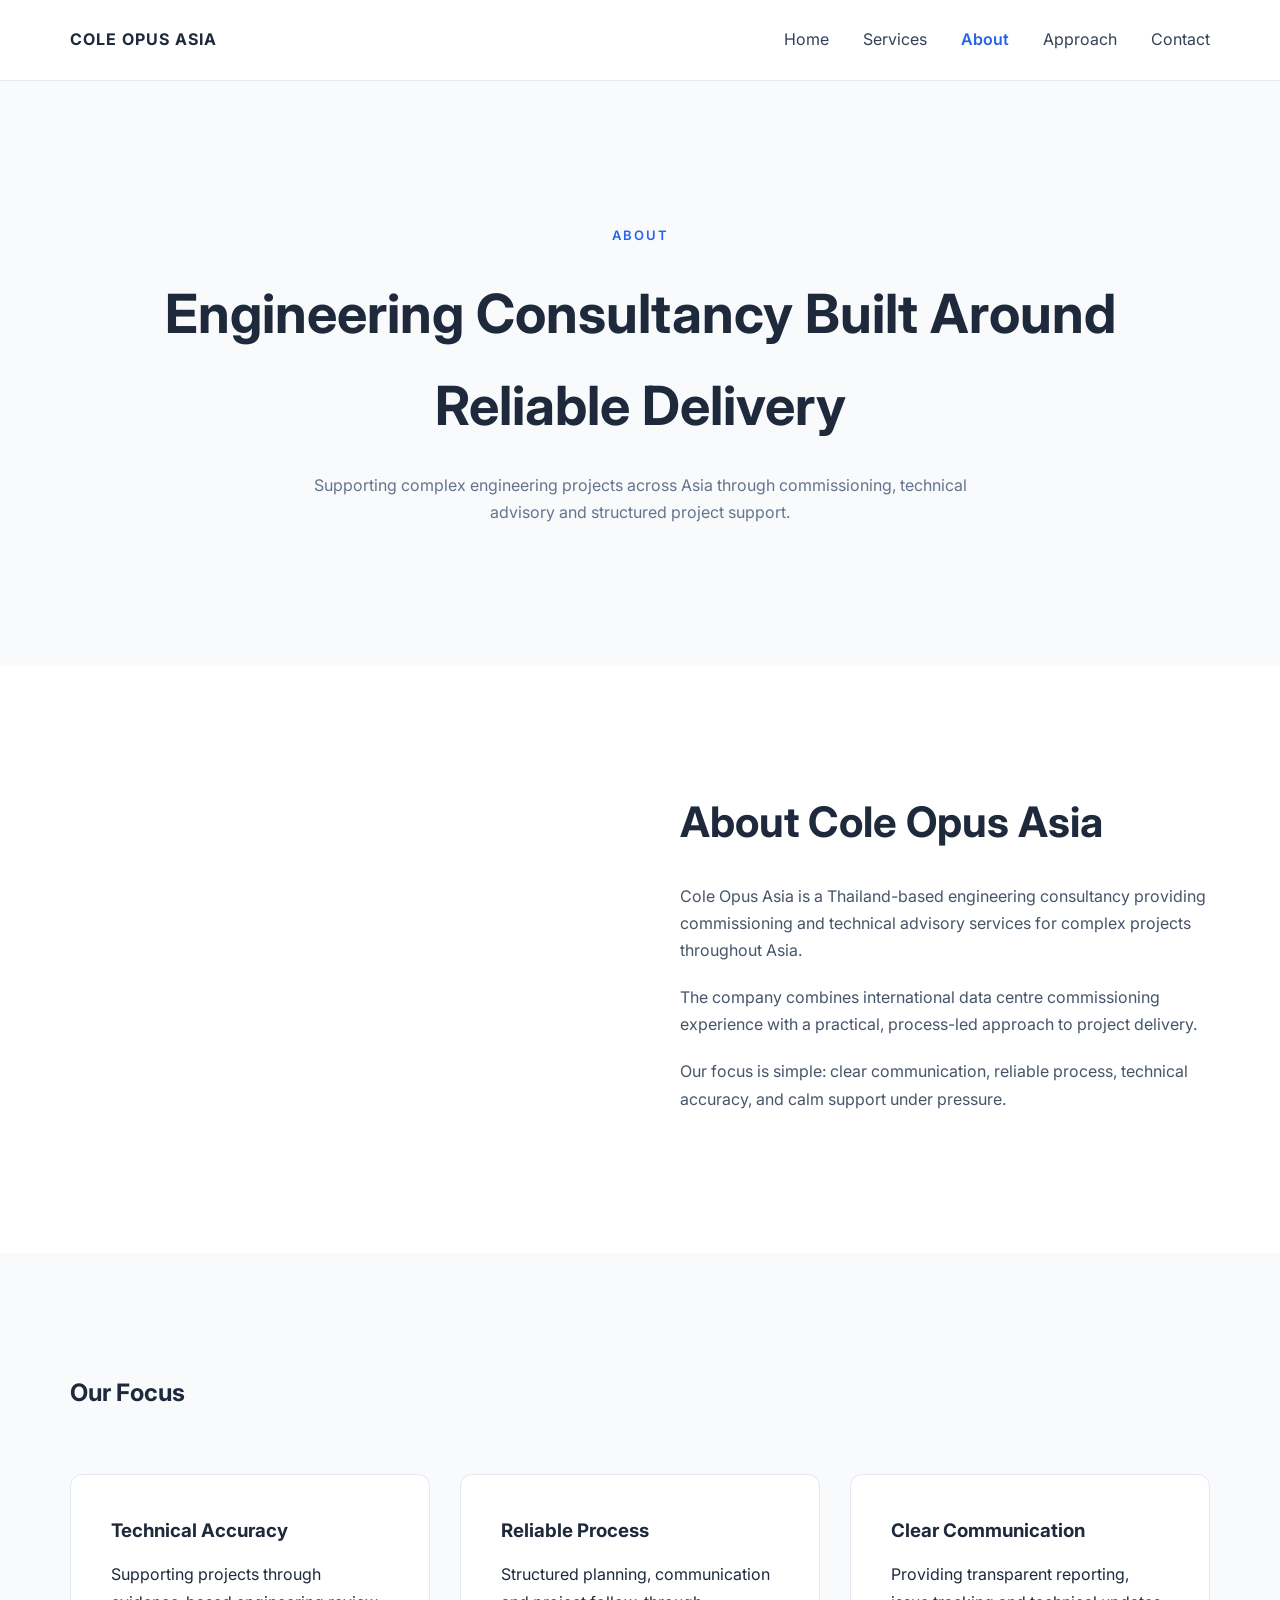
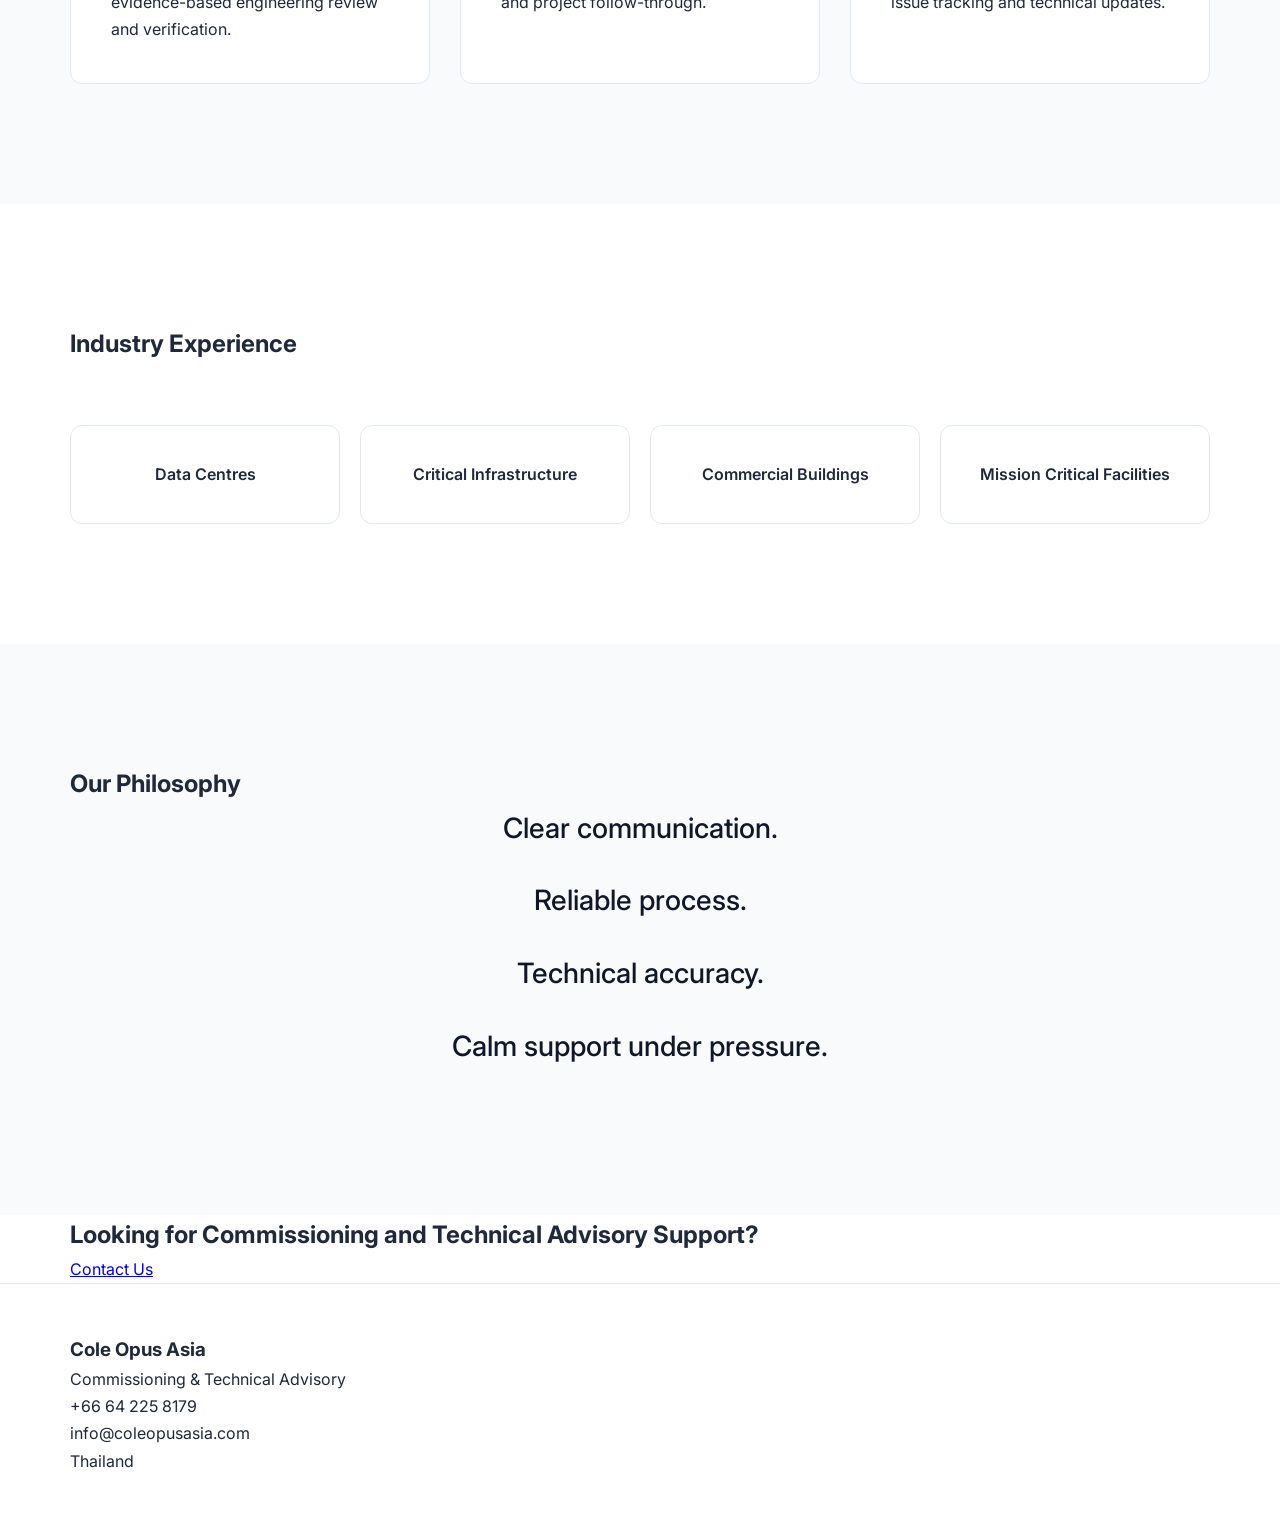
==== about.html @ 29899c4e "Initial commit" ====
<!DOCTYPE html>
<html lang="en">
<head>

<meta charset="UTF-8">
<meta name="viewport" content="width=device-width, initial-scale=1.0">

<title>About | Cole Opus Asia</title>

<link rel="preconnect" href="https://fonts.googleapis.com">

<link href="https://fonts.googleapis.com/css2?family=Inter:wght@300;400;500;600;700&display=swap" rel="stylesheet">

<link rel="stylesheet" href="style.css">

</head>

<body>

<header class="header">

    <div class="container nav">

        <div class="logo">
            COLE OPUS ASIA
        </div>

        <nav>
            <a href="index.html">Home</a>
            <a href="services.html">Services</a>
            <a href="about.html" class="active">About</a>
            <a href="approach.html">Approach</a>
            <a href="contact.html">Contact</a>
        </nav>

    </div>

</header>

<section class="page-hero">

    <div class="container">

        <span class="page-tag">
            ABOUT
        </span>

        <h1>
            Engineering Consultancy
            Built Around Reliable Delivery
        </h1>

        <p>
            Supporting complex engineering projects across Asia
            through commissioning, technical advisory and
            structured project support.
        </p>

    </div>

</section>

<section class="company-overview">

    <div class="container about-grid">

        <div>
            <img src="images/about-company.jpg" alt="">
        </div>

        <div>

            <h2>
                About Cole Opus Asia
            </h2>

            <p>
                Cole Opus Asia is a Thailand-based engineering
                consultancy providing commissioning and technical
                advisory services for complex projects throughout Asia.
            </p>

            <p>
                The company combines international data centre
                commissioning experience with a practical,
                process-led approach to project delivery.
            </p>

            <p>
                Our focus is simple:
                clear communication,
                reliable process,
                technical accuracy,
                and calm support under pressure.
            </p>

        </div>

    </div>

</section>

<section class="focus-section">

    <div class="container">

        <div class="section-header">

            <h2>
                Our Focus
            </h2>

        </div>

        <div class="focus-grid">

            <div class="focus-card">

                <h3>
                    Technical Accuracy
                </h3>

                <p>
                    Supporting projects through evidence-based
                    engineering review and verification.
                </p>

            </div>

            <div class="focus-card">

                <h3>
                    Reliable Process
                </h3>

                <p>
                    Structured planning, communication
                    and project follow-through.
                </p>

            </div>

            <div class="focus-card">

                <h3>
                    Clear Communication
                </h3>

                <p>
                    Providing transparent reporting,
                    issue tracking and technical updates.
                </p>

            </div>

        </div>

    </div>

</section>

<section class="industry-section">

    <div class="container">

        <div class="section-header">

            <h2>
                Industry Experience
            </h2>

        </div>

        <div class="industry-grid">

            <div class="industry-item">
                Data Centres
            </div>

            <div class="industry-item">
                Critical Infrastructure
            </div>

            <div class="industry-item">
                Commercial Buildings
            </div>

            <div class="industry-item">
                Mission Critical Facilities
            </div>

        </div>

    </div>

</section>

<section class="philosophy">

    <div class="container">

        <div class="section-header">

            <h2>
                Our Philosophy
            </h2>

        </div>

        <div class="philosophy-box">

            <p>
                Clear communication.
            </p>

            <p>
                Reliable process.
            </p>

            <p>
                Technical accuracy.
            </p>

            <p>
                Calm support under pressure.
            </p>

        </div>

    </div>

</section>

<section class="cta">

    <div class="container">

        <h2>
            Looking for Commissioning
            and Technical Advisory Support?
        </h2>

        <a href="contact.html" class="btn-secondary">
            Contact Us
        </a>

    </div>

</section>

<footer>

    <div class="container footer">

        <div>

            <h3>
                Cole Opus Asia
            </h3>

            <p>
                Commissioning & Technical Advisory
            </p>

        </div>

        <div>

            <p>
                +66 64 225 8179
            </p>

            <p>
                info@coleopusasia.com
            </p>

            <p>
                Thailand
            </p>

        </div>

    </div>

</footer>

</body>
</html>
---- style.css ----
*{
    margin:0;
    padding:0;
    box-sizing:border-box;
}

body{
    font-family:'Inter','Noto Sans Thai',sans-serif;
    color:#1e293b;
    line-height:1.7;
    background:#ffffff;
}

.container{
    width:90%;
    max-width:1140px;
    margin:auto;
}

header{
    position:sticky;
    top:0;
    background:#fff;
    border-bottom:1px solid #e5e7eb;
    z-index:100;
}

.nav{
    height:80px;
    display:flex;
    justify-content:space-between;
    align-items:center;
}

.logo{
    font-weight:700;
    letter-spacing:1px;
}

nav a{
    text-decoration:none;
    color:#334155;
    margin-left:30px;
}

.hero{
    padding:100px 0;
}

.hero-grid{
    display:grid;
    grid-template-columns:1.2fr 1fr;
    gap:60px;
    align-items:center;
}

.hero h1{
    font-size:3rem;
    line-height:1.2;
    margin-bottom:24px;
}

.hero p{
    margin-bottom:30px;
    color:#475569;
}

.hero-image img{
    width:100%;
    border-radius:12px;
}

.btn{
    display:inline-block;
    background:#0f172a;
    color:white;
    padding:14px 28px;
    text-decoration:none;
    border-radius:8px;
}

.services,
.approach,
.about{
    padding:100px 0;
}

.section-title{
    margin-bottom:50px;
}

.section-title h2{
    font-size:2.2rem;
    margin-bottom:10px;
}

.service-grid{
    display:grid;
    grid-template-columns:repeat(3,1fr);
    gap:25px;
}

.card{
    border:1px solid #e2e8f0;
    padding:30px;
    border-radius:12px;
}

.card h3{
    margin-bottom:15px;
}

.approach-grid{
    display:grid;
    grid-template-columns:repeat(4,1fr);
    gap:30px;
}

.about-text{
    max-width:800px;
}

.contact-cta{
    background:#0f172a;
    color:white;
    text-align:center;
    padding:100px 0;
}

.contact-cta h2{
    margin-bottom:30px;
}

.btn-light{
    background:white;
    color:#0f172a;
    padding:14px 28px;
    border-radius:8px;
    text-decoration:none;
}

footer{
    padding:50px 0;
    border-top:1px solid #e5e7eb;
}

.footer-grid{
    display:flex;
    justify-content:space-between;
}

@media(max-width:768px){

    .hero-grid,
    .service-grid,
    .approach-grid{
        grid-template-columns:1fr;
    }

    nav{
        display:none;
    }

    .hero h1{
        font-size:2rem;
    }

    .footer-grid{
        flex-direction:column;
        gap:20px;
    }
}

/*service page*/
.page-hero{
    background:#f8fafc;
    padding:140px 0;
    text-align:center;
}

.page-tag{
    color:#2563eb;
    font-size:13px;
    font-weight:600;
    letter-spacing:2px;
}

.page-hero h1{
    font-size:54px;
    margin:20px 0;
}

.page-hero p{
    max-width:700px;
    margin:auto;
    color:#64748b;
}

.services-list{
    padding:120px 0;
}

.service-block{
    display:grid;
    grid-template-columns:120px 1fr;
    gap:40px;
    padding:50px 0;
    border-bottom:1px solid #e2e8f0;
}

.service-number{
    font-size:48px;
    font-weight:700;
    color:#cbd5e1;
}

.service-content h2{
    margin-bottom:15px;
    font-size:30px;
}

.service-content p{
    max-width:800px;
    color:#475569;
}

.service-benefits{
    background:#f8fafc;
    padding:120px 0;
}

.benefits-grid{
    display:grid;
    grid-template-columns:repeat(4,1fr);
    gap:30px;
    margin-top:60px;
}

.benefits-grid h3{
    margin-bottom:10px;
}

.active{
    color:#2563eb;
    font-weight:600;
}

@media(max-width:768px){

    .service-block{
        grid-template-columns:1fr;
    }

    .benefits-grid{
        grid-template-columns:1fr;
    }

    .page-hero h1{
        font-size:36px;
    }

    .service-number{
        font-size:32px;
    }
}

/*about page*/

.company-overview{
    padding:120px 0;
}

.about-grid{
    display:grid;
    grid-template-columns:1fr 1fr;
    gap:80px;
    align-items:center;
}

.about-grid img{
    width:100%;
    border-radius:12px;
}

.about-grid h2{
    font-size:42px;
    margin-bottom:25px;
}

.about-grid p{
    margin-bottom:20px;
    color:#475569;
}

.focus-section{
    padding:120px 0;
    background:#f8fafc;
}

.focus-grid{
    display:grid;
    grid-template-columns:repeat(3,1fr);
    gap:30px;
    margin-top:60px;
}

.focus-card{
    background:white;
    padding:40px;
    border:1px solid #e2e8f0;
    border-radius:12px;
}

.focus-card h3{
    margin-bottom:15px;
}

.industry-section{
    padding:120px 0;
}

.industry-grid{
    display:grid;
    grid-template-columns:repeat(4,1fr);
    gap:20px;
    margin-top:60px;
}

.industry-item{
    border:1px solid #e2e8f0;
    padding:35px;
    text-align:center;
    border-radius:12px;
    font-weight:600;
}

.philosophy{
    padding:120px 0;
    background:#f8fafc;
}

.philosophy-box{
    max-width:800px;
    margin:auto;
    text-align:center;
}

.philosophy-box p{
    font-size:28px;
    margin-bottom:25px;
    color:#0f172a;
    font-weight:500;
}

@media(max-width:768px){

    .about-grid,
    .focus-grid,
    .industry-grid{
        grid-template-columns:1fr;
    }

    .about-grid h2{
        font-size:32px;
    }

    .philosophy-box p{
        font-size:22px;
    }

}
.coverage{
    padding:120px 0;
    background:#ffffff;
}

.coverage-grid{
    display:grid;
    grid-template-columns:1fr 1fr;
    gap:80px;
    align-items:center;
}

.coverage-content h2{
    font-size:42px;
    margin:20px 0;
}

.coverage-content p{
    color:#475569;
    line-height:1.8;
}

.coverage-image img{
    width:100%;
    border-radius:12px;
    box-shadow:0 15px 40px rgba(0,0,0,0.08);
}

.section-tag{
    color:#2563eb;
    font-size:13px;
    font-weight:600;
    letter-spacing:2px;
}

@media(max-width:768px){

    .coverage-grid{
        grid-template-columns:1fr;
    }

    .coverage-content h2{
        font-size:32px;
    }

}

/*approach page*/

.approach-principles{
    padding:120px 0;
    background:#f8fafc;
}

.principles-grid{
    display:grid;
    grid-template-columns:repeat(4,1fr);
    gap:30px;
    margin-top:60px;
}

.principle-card{
    background:white;
    border:1px solid #e2e8f0;
    padding:40px;
    border-radius:12px;
}

.principle-card h3{
    margin-bottom:15px;
}

.process-section{
    padding:120px 0;
}

.timeline{
    display:grid;
    grid-template-columns:repeat(5,1fr);
    gap:25px;
    margin-top:80px;
}

.timeline-item{
    position:relative;
    padding:30px;
    border:1px solid #e2e8f0;
    border-radius:12px;
    background:white;
}

.step-number{
    font-size:42px;
    font-weight:700;
    color:#cbd5e1;
    margin-bottom:15px;
}

.timeline-item h3{
    margin-bottom:12px;
}

.client-focus{
    padding:120px 0;
    background:#f8fafc;
}

.client-grid{
    display:grid;
    grid-template-columns:1fr 1fr;
    gap:80px;
    align-items:center;
}

.client-grid img{
    width:100%;
    border-radius:12px;
}

.client-grid h2{
    font-size:42px;
    margin-bottom:25px;
}

.client-grid p{
    margin-bottom:20px;
    color:#475569;
}

@media(max-width:768px){

    .principles-grid,
    .timeline,
    .client-grid{
        grid-template-columns:1fr;
    }

    .client-grid h2{
        font-size:32px;
    }

    .step-number{
        font-size:32px;
    }

}
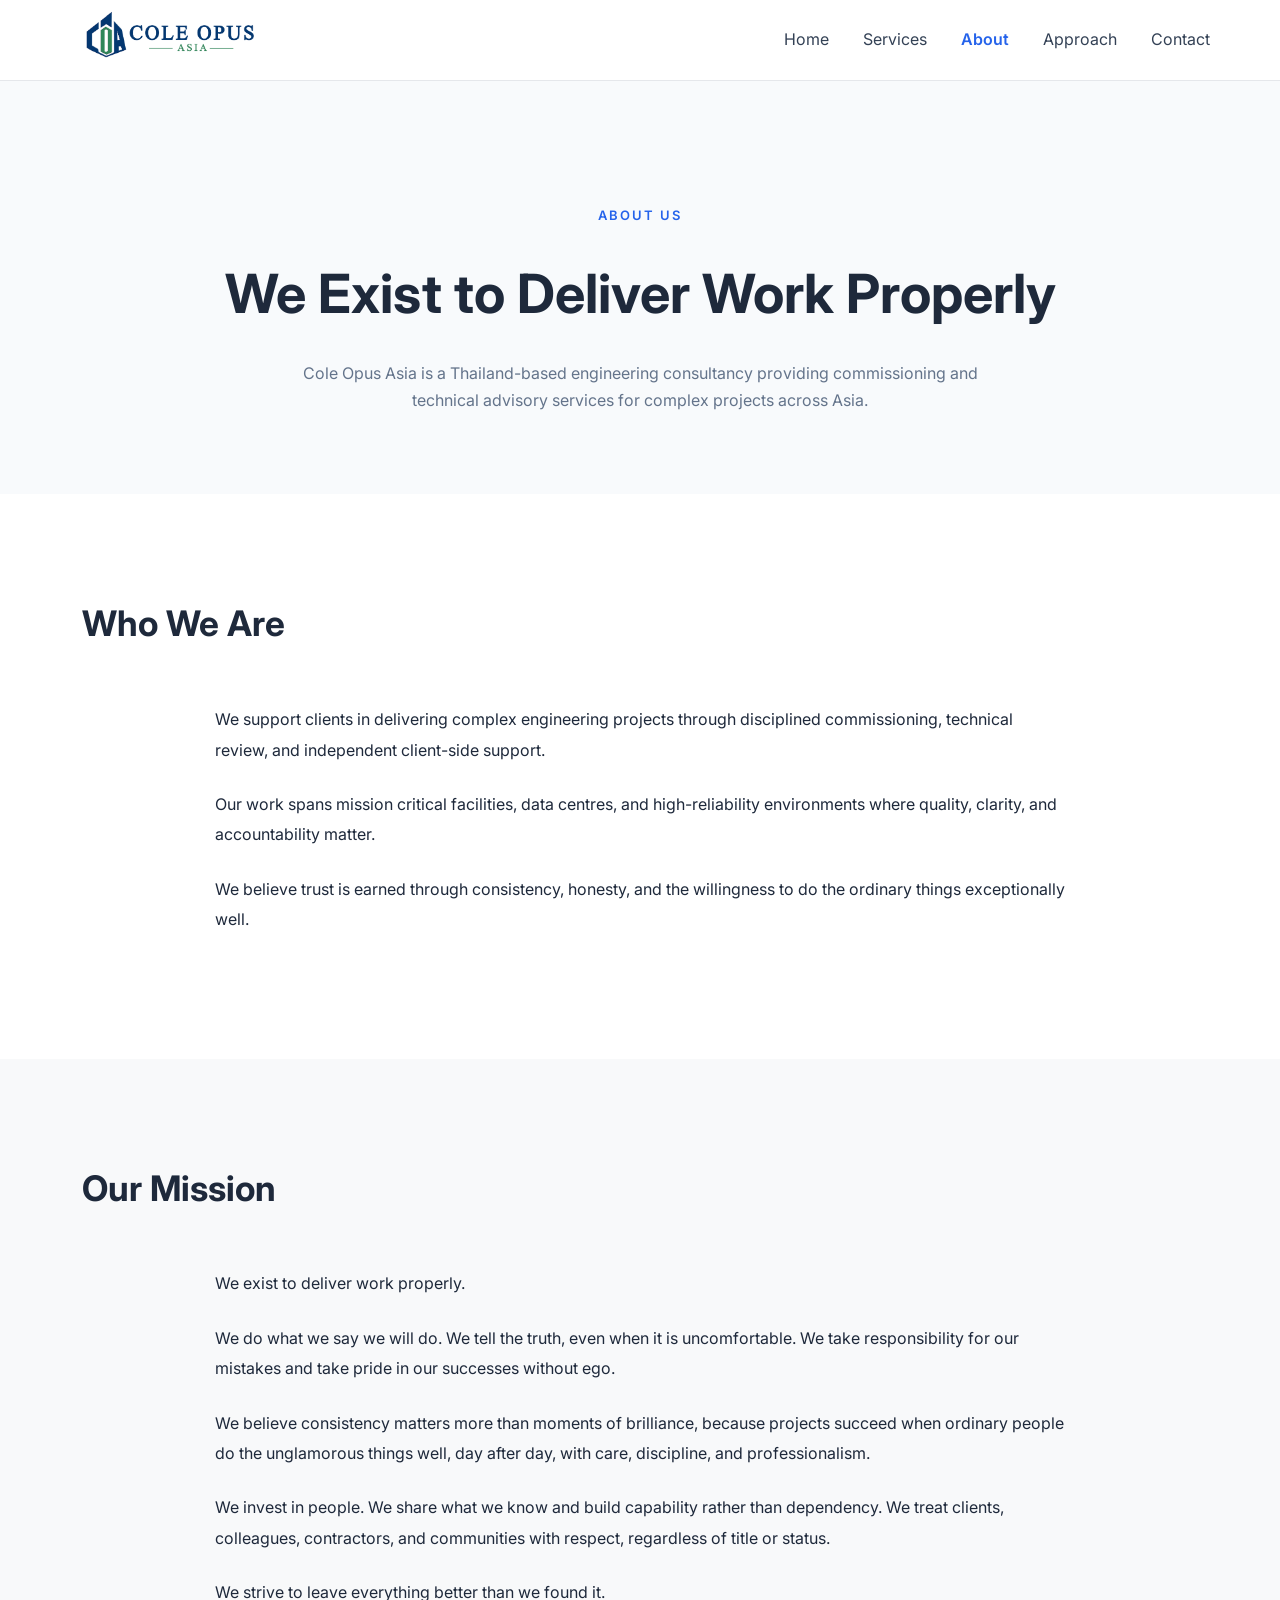
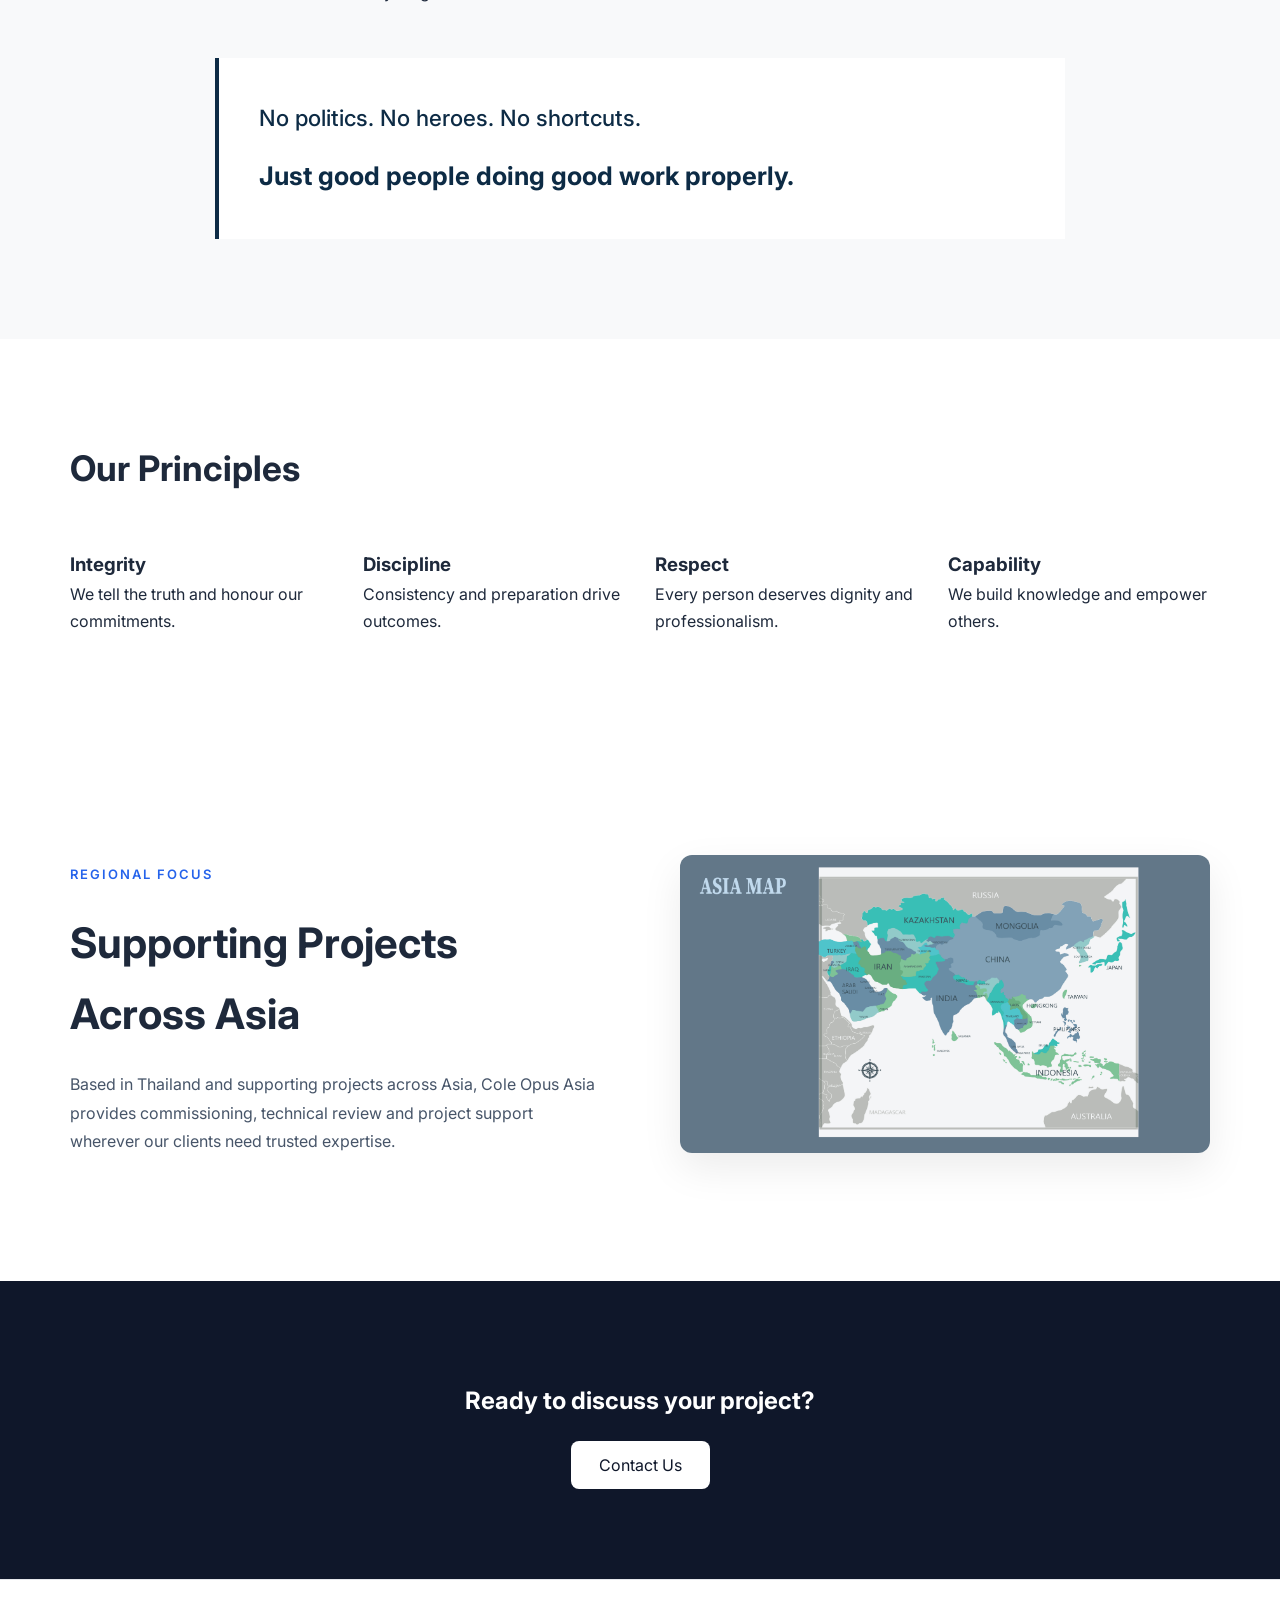
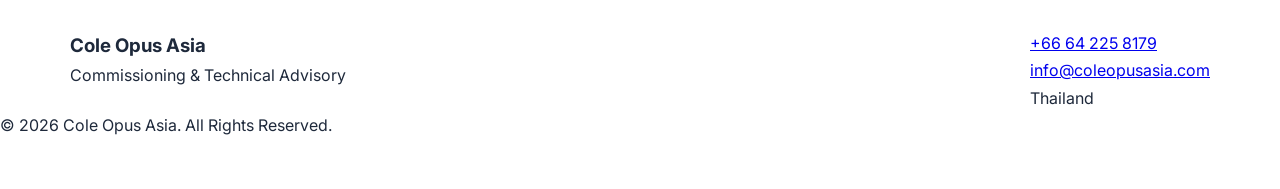
==== commit 01a4d090: "Create About page with mission statement" ====
--- a/about.html
+++ b/about.html
@@ -1,288 +1,210 @@
 <!DOCTYPE html>
 <html lang="en">
 <head>
+    <meta charset="UTF-8">
+    <meta name="viewport" content="width=device-width, initial-scale=1.0">
+    <title>About | Cole Opus Asia</title>
+    <meta name="description"
+        content="Learn more about Cole Opus Asia, our mission, values, and approach to commissioning and technical advisory across Asia.">
+    <link rel="preconnect" href="https://fonts.googleapis.com">
+    <link rel="preconnect" href="https://fonts.gstatic.com" crossorigin>
+    <link href="https://fonts.googleapis.com/css2?family=Inter:wght@300;400;500;600;700&family=Noto+Sans+Thai:wght@300;400;500;600&display=swap"
+        rel="stylesheet">
+    <link rel="stylesheet" href="style.css">
+</head>
+<body>
+    <!-- Header -->
+    <header>
+        <div class="container nav">
 
-<meta charset="UTF-8">
-<meta name="viewport" content="width=device-width, initial-scale=1.0">
+            <div class="logo">
+                <a href="index.html">
+                    <img src="images/logo.png" alt="Cole Opus Asia Logo" width="200">
+                </a>
+            </div>
 
-<title>About | Cole Opus Asia</title>
+            <nav>
+                <a href="index.html">Home</a>
+                <a href="services.html">Services</a>
+                <a href="about.html" class="active">About</a>
+                <a href="approach.html">Approach</a>
+                <a href="contact.html">Contact</a>
+            </nav>
 
-<link rel="preconnect" href="https://fonts.googleapis.com">
-
-<link href="https://fonts.googleapis.com/css2?family=Inter:wght@300;400;500;600;700&display=swap" rel="stylesheet">
-
-<link rel="stylesheet" href="style.css">
-
-</head>
-
-<body>
-
-<header class="header">
-
-    <div class="container nav">
-
-        <div class="logo">
-            COLE OPUS ASIA
-        </div>
-
-        <nav>
-            <a href="index.html">Home</a>
-            <a href="services.html">Services</a>
-            <a href="about.html" class="active">About</a>
-            <a href="approach.html">Approach</a>
-            <a href="contact.html">Contact</a>
-        </nav>
-
-    </div>
-
-</header>
-
-<section class="page-hero">
-
-    <div class="container">
-
-        <span class="page-tag">
-            ABOUT
-        </span>
-
-        <h1>
-            Engineering Consultancy
-            Built Around Reliable Delivery
-        </h1>
-
-        <p>
-            Supporting complex engineering projects across Asia
-            through commissioning, technical advisory and
-            structured project support.
-        </p>
-
-    </div>
-
-</section>
-
-<section class="company-overview">
-
-    <div class="container about-grid">
-
-        <div>
-            <img src="images/about-company.jpg" alt="">
-        </div>
-
-        <div>
-
+        </div>
+    </header>
+    <!-- Hero -->
+    <section class="page-hero">
+        <div class="container">
+            <span class="section-tag">
+                ABOUT US
+            </span>
+            <h1>
+                We Exist to Deliver Work Properly
+            </h1>
+            <p>
+                Cole Opus Asia is a Thailand-based engineering consultancy
+                providing commissioning and technical advisory services
+                for complex projects across Asia.
+            </p>
+        </div>
+    </section>
+    <!-- Who We Are -->
+    <section class="about-story">
+        <div class="container">
+            <div class="section-title">
+                <h2>Who We Are</h2>
+            </div>
+            <div class="content-width">
+                <p>
+                    We support clients in delivering complex engineering
+                    projects through disciplined commissioning,
+                    technical review, and independent client-side support.
+                </p>
+                <p>
+                    Our work spans mission critical facilities,
+                    data centres, and high-reliability environments
+                    where quality, clarity, and accountability matter.
+                </p>
+                <p>
+                    We believe trust is earned through consistency,
+                    honesty, and the willingness to do the ordinary
+                    things exceptionally well.
+                </p>
+            </div>
+        </div>
+    </section>
+    <!-- Mission Statement -->
+    <section class="mission">
+        <div class="container">
+            <div class="section-title">
+                <h2>Our Mission</h2>
+            </div>
+            <div class="content-width">
+                <p>
+                    We exist to deliver work properly.
+                </p>
+                <p>
+                    We do what we say we will do.
+                    We tell the truth, even when it is uncomfortable.
+                    We take responsibility for our mistakes and take
+                    pride in our successes without ego.
+                </p>
+                <p>
+                    We believe consistency matters more than moments
+                    of brilliance, because projects succeed when
+                    ordinary people do the unglamorous things well,
+                    day after day, with care, discipline,
+                    and professionalism.
+                </p>
+                <p>
+                    We invest in people.
+                    We share what we know and build capability
+                    rather than dependency.
+                    We treat clients, colleagues, contractors,
+                    and communities with respect,
+                    regardless of title or status.
+                </p>
+                <p>
+                    We strive to leave everything better
+                    than we found it.
+                </p>
+                <blockquote>
+                    No politics. No heroes. No shortcuts.
+                    <br>
+                    <strong>
+                        Just good people doing good work properly.
+                    </strong>
+                </blockquote>
+            </div>
+        </div>
+    </section>
+    <!-- Principles -->
+    <section class="approach">
+        <div class="container">
+            <div class="section-title">
+                <h2>Our Principles</h2>
+            </div>
+            <div class="approach-grid">
+                <div>
+                    <h3>Integrity</h3>
+                    <p>We tell the truth and honour our commitments.</p>
+                </div>
+                <div>
+                    <h3>Discipline</h3>
+                    <p>Consistency and preparation drive outcomes.</p>
+                </div>
+                <div>
+                    <h3>Respect</h3>
+                    <p>Every person deserves dignity and professionalism.</p>
+                </div>
+                <div>
+                    <h3>Capability</h3>
+                    <p>We build knowledge and empower others.</p>
+                </div>
+            </div>
+        </div>
+    </section>
+    <!-- Regional Focus -->
+    <section class="coverage">
+        <div class="container coverage-grid">
+            <div class="coverage-content">
+                <span class="section-tag">
+                    REGIONAL FOCUS
+                </span>
+                <h2>
+                    Supporting Projects Across Asia
+                </h2>
+                <p>
+                    Based in Thailand and supporting projects across Asia,
+                    Cole Opus Asia provides commissioning,
+                    technical review and project support
+                    wherever our clients need trusted expertise.
+                </p>
+            </div>
+            <div class="coverage-image">
+                <img src="images/asia-map.jpg"
+                     alt="Asia Coverage Map">
+            </div>
+        </div>
+    </section>
+    <!-- Contact CTA -->
+    <section class="contact-cta">
+        <div class="container">
             <h2>
-                About Cole Opus Asia
+                Ready to discuss your project?
             </h2>
-
+            <a href="contact.html" class="btn-light">
+                Contact Us
+            </a>
+        </div>
+    </section>
+    <!-- Footer -->
+    <footer>
+        <div class="container footer-grid">
+            <div>
+                <h3>Cole Opus Asia</h3>
+                <p>Commissioning & Technical Advisory</p>
+            </div>
+            <div>
+                <p>
+                    <a href="tel:+66642258179">
+                        +66 64 225 8179
+                    </a>
+                </p>
+                <p>
+                    <a href="mailto:info@coleopusasia.com">
+                        info@coleopusasia.com
+                    </a>
+                </p>
+                <p>Thailand</p>
+            </div>
+        </div>
+        <div class="footer-bottom">
             <p>
-                Cole Opus Asia is a Thailand-based engineering
-                consultancy providing commissioning and technical
-                advisory services for complex projects throughout Asia.
+                © 2026 Cole Opus Asia. All Rights Reserved.
             </p>
-
-            <p>
-                The company combines international data centre
-                commissioning experience with a practical,
-                process-led approach to project delivery.
-            </p>
-
-            <p>
-                Our focus is simple:
-                clear communication,
-                reliable process,
-                technical accuracy,
-                and calm support under pressure.
-            </p>
-
-        </div>
-
-    </div>
-
-</section>
-
-<section class="focus-section">
-
-    <div class="container">
-
-        <div class="section-header">
-
-            <h2>
-                Our Focus
-            </h2>
-
-        </div>
-
-        <div class="focus-grid">
-
-            <div class="focus-card">
-
-                <h3>
-                    Technical Accuracy
-                </h3>
-
-                <p>
-                    Supporting projects through evidence-based
-                    engineering review and verification.
-                </p>
-
-            </div>
-
-            <div class="focus-card">
-
-                <h3>
-                    Reliable Process
-                </h3>
-
-                <p>
-                    Structured planning, communication
-                    and project follow-through.
-                </p>
-
-            </div>
-
-            <div class="focus-card">
-
-                <h3>
-                    Clear Communication
-                </h3>
-
-                <p>
-                    Providing transparent reporting,
-                    issue tracking and technical updates.
-                </p>
-
-            </div>
-
-        </div>
-
-    </div>
-
-</section>
-
-<section class="industry-section">
-
-    <div class="container">
-
-        <div class="section-header">
-
-            <h2>
-                Industry Experience
-            </h2>
-
-        </div>
-
-        <div class="industry-grid">
-
-            <div class="industry-item">
-                Data Centres
-            </div>
-
-            <div class="industry-item">
-                Critical Infrastructure
-            </div>
-
-            <div class="industry-item">
-                Commercial Buildings
-            </div>
-
-            <div class="industry-item">
-                Mission Critical Facilities
-            </div>
-
-        </div>
-
-    </div>
-
-</section>
-
-<section class="philosophy">
-
-    <div class="container">
-
-        <div class="section-header">
-
-            <h2>
-                Our Philosophy
-            </h2>
-
-        </div>
-
-        <div class="philosophy-box">
-
-            <p>
-                Clear communication.
-            </p>
-
-            <p>
-                Reliable process.
-            </p>
-
-            <p>
-                Technical accuracy.
-            </p>
-
-            <p>
-                Calm support under pressure.
-            </p>
-
-        </div>
-
-    </div>
-
-</section>
-
-<section class="cta">
-
-    <div class="container">
-
-        <h2>
-            Looking for Commissioning
-            and Technical Advisory Support?
-        </h2>
-
-        <a href="contact.html" class="btn-secondary">
-            Contact Us
-        </a>
-
-    </div>
-
-</section>
-
-<footer>
-
-    <div class="container footer">
-
-        <div>
-
-            <h3>
-                Cole Opus Asia
-            </h3>
-
-            <p>
-                Commissioning & Technical Advisory
-            </p>
-
-        </div>
-
-        <div>
-
-            <p>
-                +66 64 225 8179
-            </p>
-
-            <p>
-                info@coleopusasia.com
-            </p>
-
-            <p>
-                Thailand
-            </p>
-
-        </div>
-
-    </div>
-
-</footer>
-
+        </div>
+    </footer>
 </body>
-</html>
+</html>
--- a/style.css
+++ b/style.css
@@ -264,6 +264,43 @@
     }
 }
 
+/* Mission Statement */
+
+.mission{
+    padding: 100px 0;
+    background: #f8f9fa;
+}
+
+.mission-content{
+    max-width: 850px;
+    margin: 0 auto;
+}
+
+.mission-content p{
+    margin-bottom: 24px;
+    line-height: 1.9;
+    color: #444;
+    font-size: 1.05rem;
+}
+
+.mission blockquote{
+    margin-top: 50px;
+    padding: 40px;
+    border-left: 4px solid #0d2b45;
+    background: #ffffff;
+    font-size: 1.4rem;
+    line-height: 1.7;
+    font-weight: 500;
+    color: #0d2b45;
+}
+
+.mission blockquote strong{
+    display: block;
+    margin-top: 15px;
+    font-size: 1.6rem;
+    font-weight: 700;
+}
+
 /*about page*/
 
 .company-overview{
@@ -415,6 +452,44 @@
     }
 
 }
+/* About Page */
+.page-hero{
+    padding: 120px 20px 80px;
+    text-align: center;
+}
+.page-hero p{
+    max-width: 700px;
+    margin: 20px auto 0;
+}
+.content-width{
+    max-width: 850px;
+    margin: 0 auto;
+}
+.about-story,
+.mission{
+    padding: 100px 20px;
+}
+.content-width p{
+    margin-bottom: 24px;
+    line-height: 1.9;
+}
+.mission{
+    background: #f8f9fa;
+}
+.mission blockquote{
+    margin-top: 50px;
+    padding: 40px;
+    border-left: 4px solid #0d2b45;
+    background: #ffffff;
+    line-height: 1.8;
+    font-size: 1.4rem;
+    color: #0d2b45;
+}
+.mission blockquote strong{
+    display: block;
+    margin-top: 15px;
+    font-size: 1.6rem;
+}
 
 /*approach page*/
 
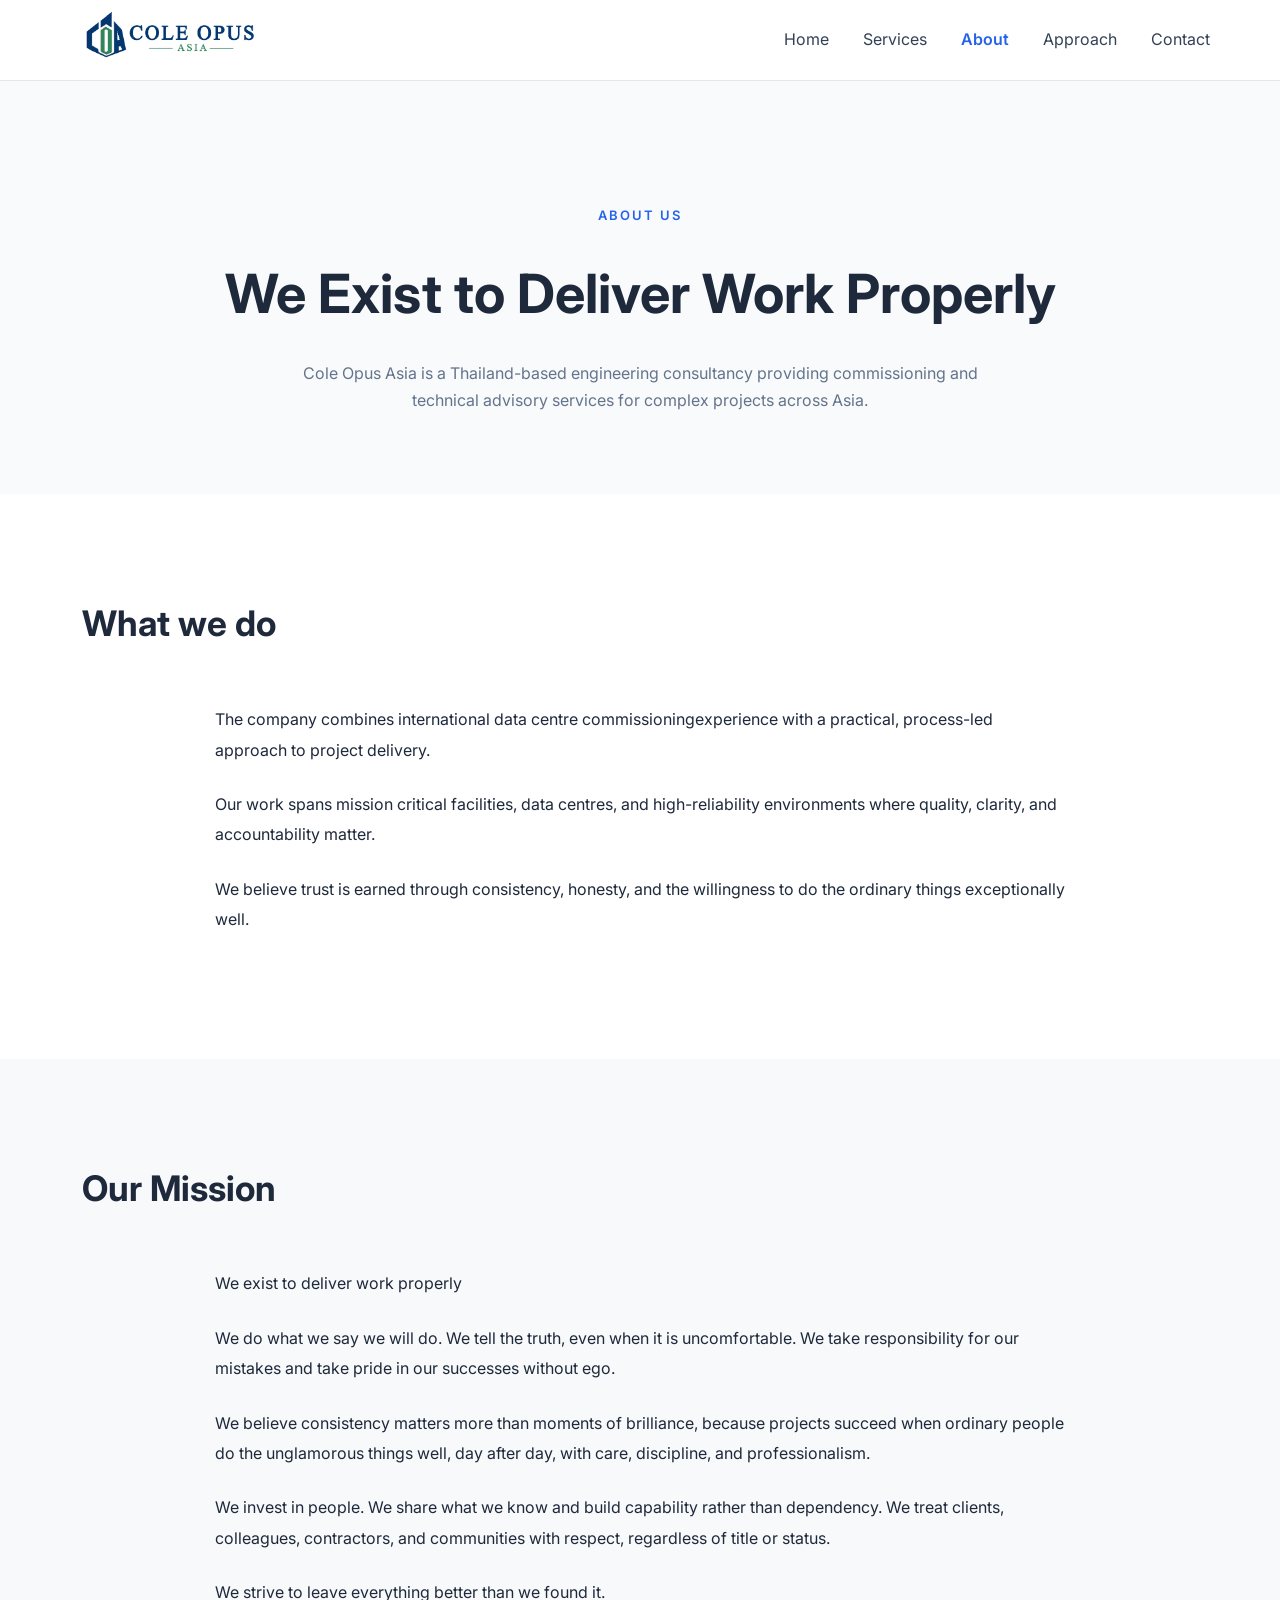
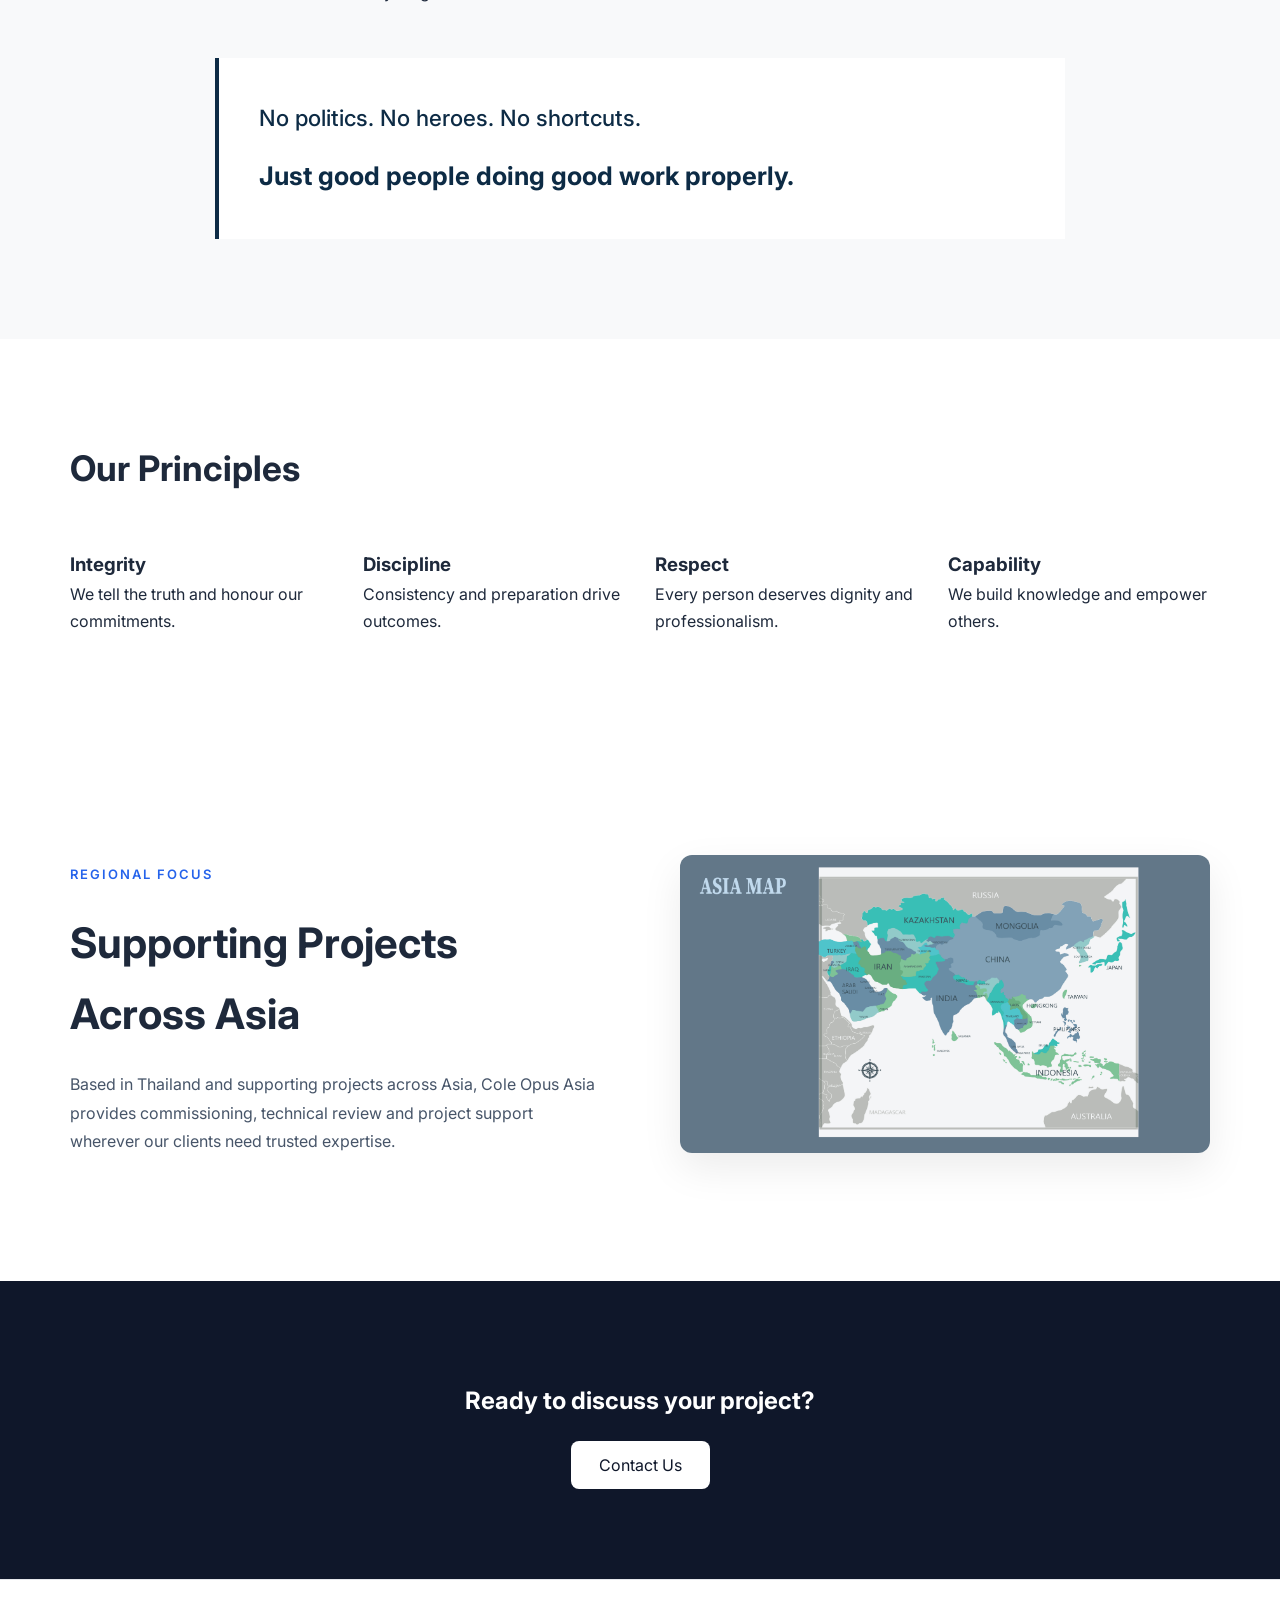
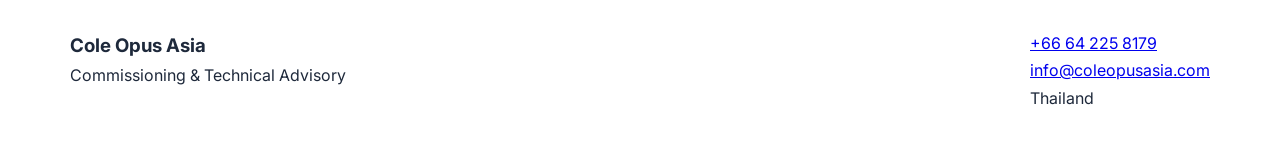
==== commit f010f10b: "Add bilingual support to home page" ====
--- a/about.html
+++ b/about.html
@@ -43,8 +43,8 @@
                 We Exist to Deliver Work Properly
             </h1>
             <p>
-                Cole Opus Asia is a Thailand-based engineering consultancy
-                providing commissioning and technical advisory services
+                Cole Opus Asia is a Thailand-based engineering consultancy 
+                providing commissioning and technical advisory services 
                 for complex projects across Asia.
             </p>
         </div>
@@ -53,13 +53,13 @@
     <section class="about-story">
         <div class="container">
             <div class="section-title">
-                <h2>Who We Are</h2>
+                <h2>What we do</h2>
             </div>
             <div class="content-width">
                 <p>
-                    We support clients in delivering complex engineering
-                    projects through disciplined commissioning,
-                    technical review, and independent client-side support.
+                    The company combines international data centre 
+                    commissioningexperience with a practical, 
+                    process-led approach to project delivery.
                 </p>
                 <p>
                     Our work spans mission critical facilities,
@@ -82,7 +82,7 @@
             </div>
             <div class="content-width">
                 <p>
-                    We exist to deliver work properly.
+                    We exist to deliver work properly
                 </p>
                 <p>
                     We do what we say we will do.
@@ -200,11 +200,6 @@
                 <p>Thailand</p>
             </div>
         </div>
-        <div class="footer-bottom">
-            <p>
-                © 2026 Cole Opus Asia. All Rights Reserved.
-            </p>
-        </div>
     </footer>
 </body>
 </html>
--- a/style.css
+++ b/style.css
@@ -452,6 +452,7 @@
     }
 
 }
+
 /* About Page */
 .page-hero{
     padding: 120px 20px 80px;
@@ -491,103 +492,250 @@
     font-size: 1.6rem;
 }
 
-/*approach page*/
-
-.approach-principles{
-    padding:120px 0;
-    background:#f8fafc;
-}
-
+/* Approach Page */
+.approach-principles,
+.process-section,
+.client-focus,
+.approach-quote,
+.cta{
+    padding:100px 20px;
+}
 .principles-grid{
     display:grid;
-    grid-template-columns:repeat(4,1fr);
+    grid-template-columns:repeat(auto-fit,minmax(240px,1fr));
     gap:30px;
-    margin-top:60px;
-}
-
+    margin-top:50px;
+}
 .principle-card{
-    background:white;
-    border:1px solid #e2e8f0;
-    padding:40px;
-    border-radius:12px;
-}
-
+    background:#ffffff;
+    padding:35px;
+    border-radius:12px;
+    box-shadow:0 8px 24px rgba(0,0,0,0.05);
+}
 .principle-card h3{
     margin-bottom:15px;
 }
-
-.process-section{
-    padding:120px 0;
-}
-
 .timeline{
     display:grid;
-    grid-template-columns:repeat(5,1fr);
-    gap:25px;
-    margin-top:80px;
-}
-
+    grid-template-columns:repeat(auto-fit,minmax(220px,1fr));
+    gap:30px;
+    margin-top:50px;
+}
 .timeline-item{
-    position:relative;
-    padding:30px;
-    border:1px solid #e2e8f0;
-    border-radius:12px;
-    background:white;
-}
-
+    background:#ffffff;
+    padding:35px;
+    border-radius:12px;
+    box-shadow:0 8px 24px rgba(0,0,0,0.05);
+}
 .step-number{
-    font-size:42px;
+    width:50px;
+    height:50px;
+    border-radius:50%;
+    background:#0d2b45;
+    color:#ffffff;
+    display:flex;
+    align-items:center;
+    justify-content:center;
     font-weight:700;
-    color:#cbd5e1;
-    margin-bottom:15px;
-}
-
-.timeline-item h3{
-    margin-bottom:12px;
-}
-
-.client-focus{
-    padding:120px 0;
-    background:#f8fafc;
-}
-
+    margin-bottom:20px;
+}
 .client-grid{
     display:grid;
     grid-template-columns:1fr 1fr;
-    gap:80px;
+    gap:50px;
     align-items:center;
 }
-
 .client-grid img{
     width:100%;
     border-radius:12px;
 }
-
-.client-grid h2{
-    font-size:42px;
-    margin-bottom:25px;
-}
-
-.client-grid p{
-    margin-bottom:20px;
-    color:#475569;
-}
-
-@media(max-width:768px){
-
-    .principles-grid,
-    .timeline,
+.approach-quote{
+    text-align:center;
+    background:#f8f9fa;
+}
+.approach-quote blockquote{
+    max-width:800px;
+    margin:auto;
+    font-size:1.5rem;
+    line-height:1.8;
+    color:#0d2b45;
+}
+.approach-quote strong{
+    display:block;
+    margin-top:15px;
+    font-size:1.8rem;
+}
+.cta{
+    text-align:center;
+}
+.cta p{
+    max-width:600px;
+    margin:20px auto 30px;
+}
+@media (max-width:768px){
     .client-grid{
         grid-template-columns:1fr;
     }
-
-    .client-grid h2{
-        font-size:32px;
-    }
-
-    .step-number{
-        font-size:32px;
-    }
-
-}
-
+    .approach-quote blockquote{
+        font-size:1.2rem;
+    }
+    .approach-quote strong{
+        font-size:1.4rem;
+    }
+}
+
+/* Contact Page */
+.contact-section,
+.contact-cta-simple,
+.contact-quote{
+    padding:100px 20px;
+}
+.contact-grid{
+    display:grid;
+    grid-template-columns:1fr 1fr;
+    gap:50px;
+}
+.contact-form-card{
+    background:#ffffff;
+    padding:40px;
+    border-radius:12px;
+    box-shadow:0 8px 24px rgba(0,0,0,0.05);
+}
+.contact-item{
+    margin-bottom:30px;
+}
+.form-group{
+    margin-bottom:20px;
+}
+.form-group label{
+    display:block;
+    margin-bottom:8px;
+    font-weight:600;
+}
+.form-group input,
+.form-group textarea{
+    width:100%;
+    padding:14px;
+    border:1px solid #dcdcdc;
+    border-radius:8px;
+    font-family:inherit;
+    font-size:1rem;
+}
+.contact-quote{
+    text-align:center;
+    background:#f8f9fa;
+}
+.contact-quote blockquote{
+    max-width:800px;
+    margin:auto;
+    font-size:1.4rem;
+    line-height:1.8;
+    color:#0d2b45;
+}
+.contact-quote strong{
+    display:block;
+    margin-top:15px;
+    font-size:1.7rem;
+}
+.footer-bottom{
+    text-align:center;
+    margin-top:40px;
+    padding-top:20px;
+    border-top:1px solid rgba(255,255,255,0.15);
+}
+@media (max-width:768px){
+    .contact-grid{
+        grid-template-columns:1fr;
+    }
+    .contact-form-card{
+        padding:30px;
+    }
+}
+
+/* Primary Button */
+.btn-primary{
+    display:inline-flex;
+    align-items:center;
+    justify-content:center;
+    gap:10px;
+    width:100%;
+    padding:16px 28px;
+    background:#0D2B45;
+    color:#ffffff;
+    border:none;
+    border-radius:8px;
+    font-family:inherit;
+    font-size:1rem;
+    font-weight:600;
+    cursor:pointer;
+    text-decoration:none;
+    transition:
+        background 0.3s ease,
+        transform 0.2s ease,
+        box-shadow 0.3s ease;
+}
+.btn-primary:hover{
+    background:#153B5C;
+    transform:translateY(-2px);
+    box-shadow:0 8px 20px rgba(13,43,69,0.20);
+}
+.btn-primary:active{
+    transform:translateY(0);
+    box-shadow:none;
+}
+.btn-primary:focus{
+    outline:none;
+    box-shadow:0 0 0 4px rgba(13,43,69,0.20);
+}
+.btn-primary:disabled{
+    background:#9AA5B1;
+    cursor:not-allowed;
+    box-shadow:none;
+}
+
+/* Language Switcher */
+.language-switcher{
+    display:flex;
+    align-items:center;
+    gap:8px;
+    margin-left:20px;
+}
+.language-switcher button{
+    background:transparent;
+    border:1px solid #0D2B45;
+    color:#0D2B45;
+    padding:6px 12px;
+    border-radius:6px;
+    font-family:inherit;
+    font-size:0.85rem;
+    font-weight:600;
+    cursor:pointer;
+    transition:
+        background 0.3s ease,
+        color 0.3s ease;
+}
+.language-switcher button:hover{
+    background:#0D2B45;
+    color:#ffffff;
+}
+/* Logo */
+.logo-img{
+    width:200px;
+    max-width:100%;
+    height:auto;
+}
+/* Mobile */
+@media (max-width:768px){
+    .nav{
+        flex-direction:column;
+        gap:20px;
+    }
+    nav{
+        flex-wrap:wrap;
+        justify-content:center;
+    }
+    .language-switcher{
+        margin-left:0;
+        margin-top:10px;
+    }
+}
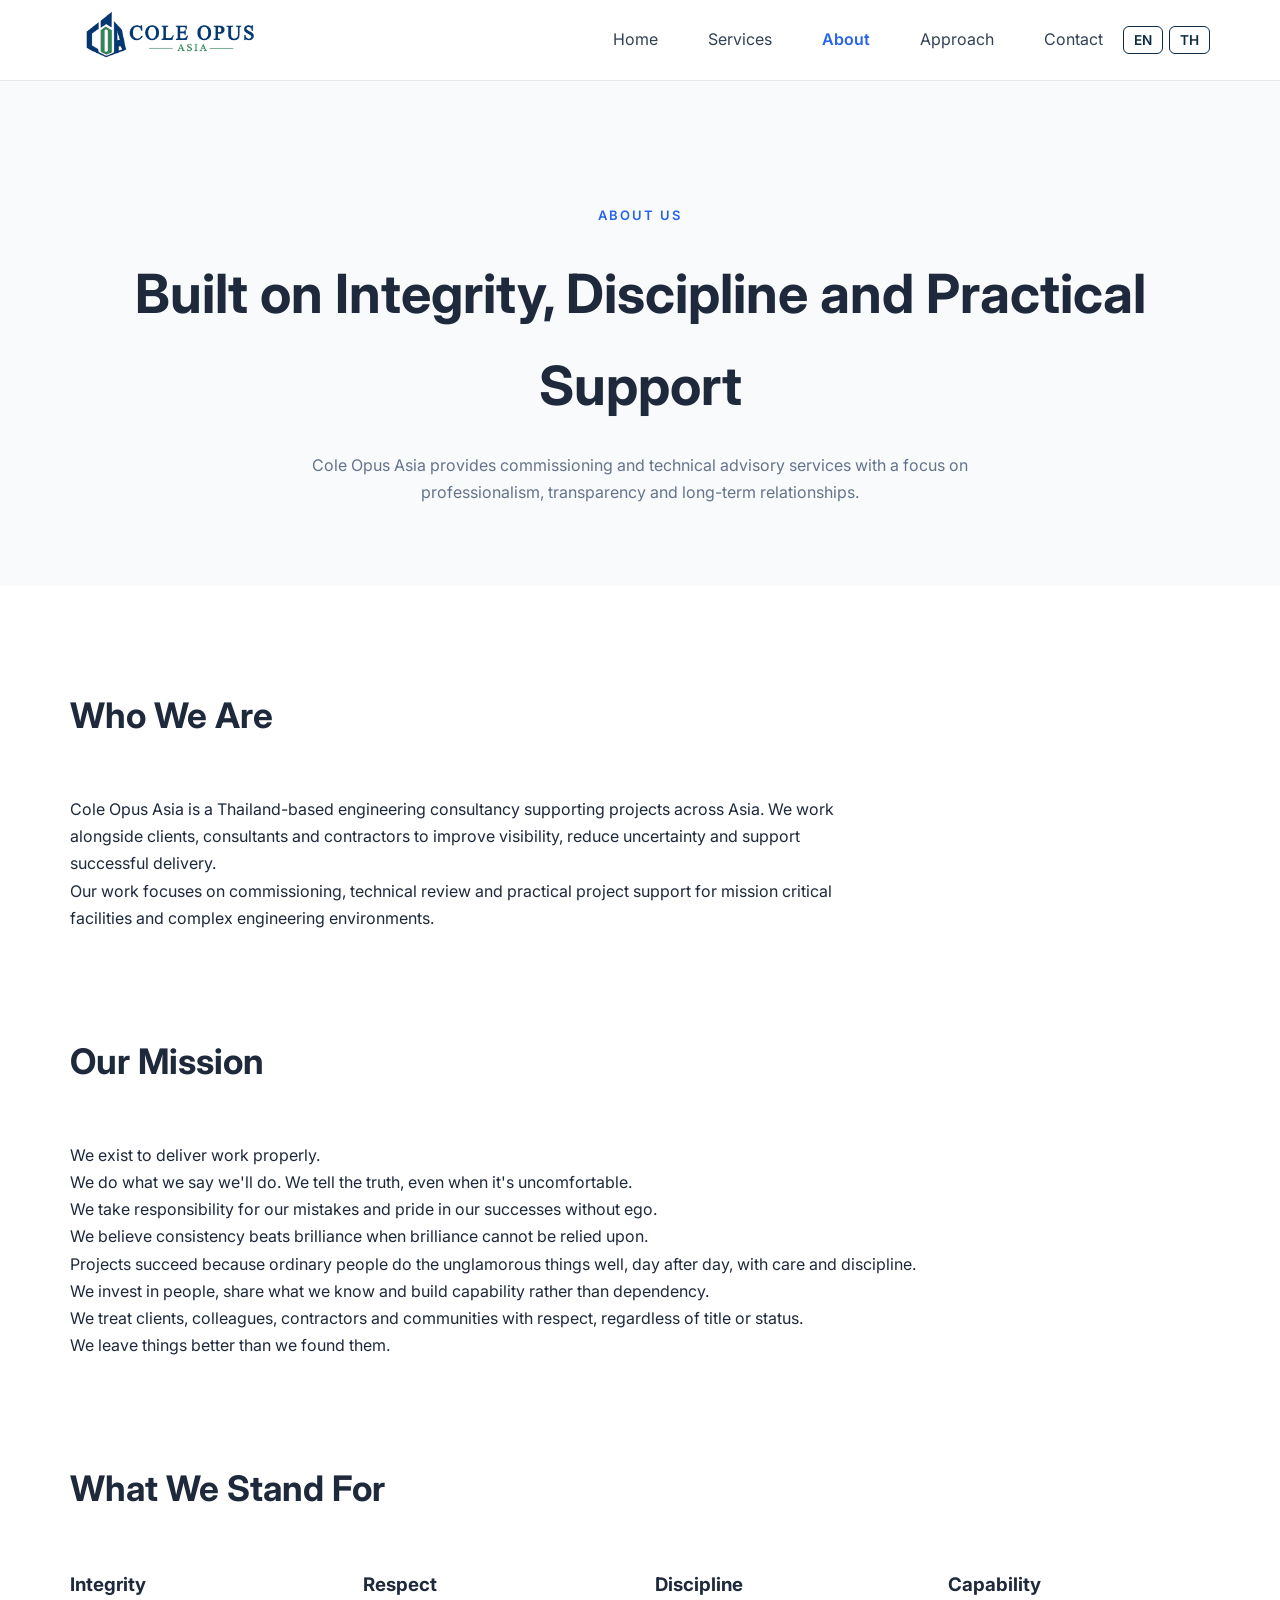
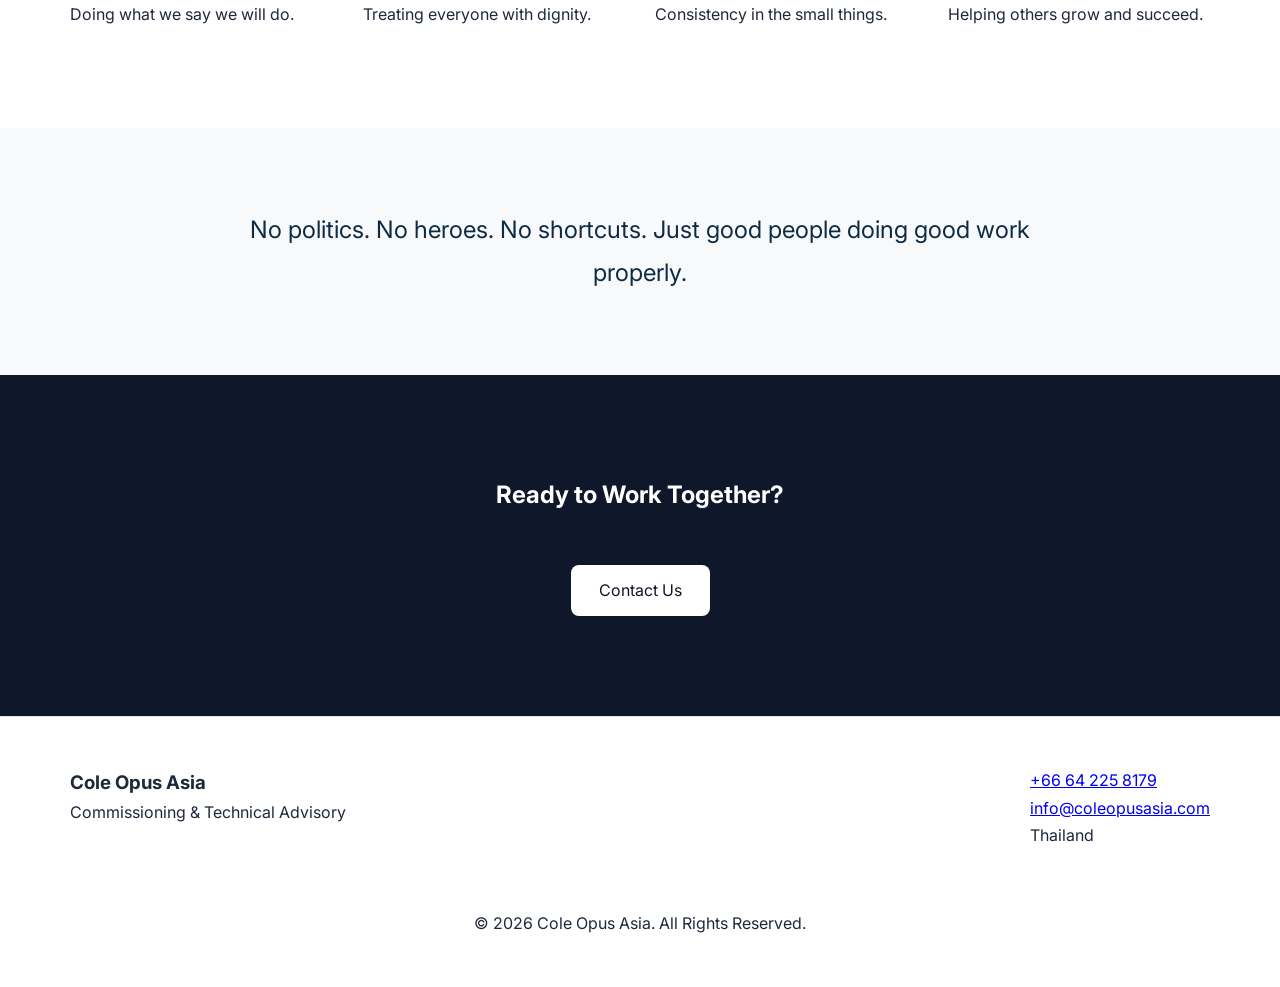
==== commit 0d35a173: "Update website" ====
--- a/about.html
+++ b/about.html
@@ -5,176 +5,256 @@
     <meta name="viewport" content="width=device-width, initial-scale=1.0">
     <title>About | Cole Opus Asia</title>
     <meta name="description"
-        content="Learn more about Cole Opus Asia, our mission, values, and approach to commissioning and technical advisory across Asia.">
+          content="Learn more about Cole Opus Asia, our mission, values and approach to commissioning and technical advisory services.">
     <link rel="preconnect" href="https://fonts.googleapis.com">
     <link rel="preconnect" href="https://fonts.gstatic.com" crossorigin>
     <link href="https://fonts.googleapis.com/css2?family=Inter:wght@300;400;500;600;700&family=Noto+Sans+Thai:wght@300;400;500;600&display=swap"
-        rel="stylesheet">
+          rel="stylesheet">
     <link rel="stylesheet" href="style.css">
 </head>
 <body>
     <!-- Header -->
     <header>
         <div class="container nav">
-
             <div class="logo">
                 <a href="index.html">
-                    <img src="images/logo.png" alt="Cole Opus Asia Logo" width="200">
-                </a>
-            </div>
-
+                    <img src="images/logo.png"
+                         alt="Cole Opus Asia Logo"
+                         class="logo-img">
+                </a>
+            </div>
             <nav>
-                <a href="index.html">Home</a>
-                <a href="services.html">Services</a>
-                <a href="about.html" class="active">About</a>
-                <a href="approach.html">Approach</a>
-                <a href="contact.html">Contact</a>
+                <a href="index.html"
+                   data-en="Home"
+                   data-th="หน้าแรก">
+                    Home
+                </a>
+                <a href="services.html"
+                   data-en="Services"
+                   data-th="บริการ">
+                    Services
+                </a>
+                <a href="about.html"
+                   class="active"
+                   data-en="About"
+                   data-th="เกี่ยวกับเรา">
+                    About
+                </a>
+                <a href="approach.html"
+                   data-en="Approach"
+                   data-th="แนวทางการทำงาน">
+                    Approach
+                </a>
+                <a href="contact.html"
+                   data-en="Contact"
+                   data-th="ติดต่อ">
+                    Contact
+                </a>
+                <div class="language-switcher">
+                    <button onclick="setLanguage('en')">
+                        EN
+                    </button>
+                    <button onclick="setLanguage('th')">
+                        TH
+                    </button>
+                </div>
             </nav>
-
         </div>
     </header>
     <!-- Hero -->
     <section class="page-hero">
         <div class="container">
-            <span class="section-tag">
+            <span class="section-tag"
+                  data-en="ABOUT US"
+                  data-th="เกี่ยวกับเรา">
                 ABOUT US
             </span>
-            <h1>
-                We Exist to Deliver Work Properly
+            <h1
+                data-en="Built on Integrity, Discipline and Practical Support"
+                data-th="สร้างขึ้นบนความซื่อสัตย์ วินัย และการสนับสนุนที่ลงมือทำได้จริง">
+                Built on Integrity,
+                Discipline and Practical Support
             </h1>
-            <p>
-                Cole Opus Asia is a Thailand-based engineering consultancy 
-                providing commissioning and technical advisory services 
-                for complex projects across Asia.
-            </p>
-        </div>
-    </section>
-    <!-- Who We Are -->
-    <section class="about-story">
+            <p
+                data-en="Cole Opus Asia provides commissioning and technical advisory services with a focus on professionalism, transparency and long-term relationships."
+                data-th="Cole Opus Asia ให้บริการด้าน Commissioning และที่ปรึกษาทางเทคนิค โดยยึดมั่นในความเป็นมืออาชีพ ความโปร่งใส และความสัมพันธ์ที่ยั่งยืน">
+                Cole Opus Asia provides commissioning and technical advisory services with a focus on professionalism, transparency and long-term relationships.
+            </p>
+        </div>
+    </section>
+    <!-- About Introduction -->
+    <section class="about">
         <div class="container">
             <div class="section-title">
-                <h2>What we do</h2>
-            </div>
-            <div class="content-width">
-                <p>
-                    The company combines international data centre 
-                    commissioningexperience with a practical, 
-                    process-led approach to project delivery.
-                </p>
-                <p>
-                    Our work spans mission critical facilities,
-                    data centres, and high-reliability environments
-                    where quality, clarity, and accountability matter.
-                </p>
-                <p>
-                    We believe trust is earned through consistency,
-                    honesty, and the willingness to do the ordinary
-                    things exceptionally well.
-                </p>
-            </div>
-        </div>
-    </section>
-    <!-- Mission Statement -->
-    <section class="mission">
+                <h2
+                    data-en="Who We Are"
+                    data-th="เราเป็นใคร">
+                    Who We Are
+                </h2>
+            </div>
+            <p class="about-text"
+               data-en="Cole Opus Asia is a Thailand-based engineering consultancy supporting projects across Asia. We work alongside clients, consultants and contractors to improve visibility, reduce uncertainty and support successful delivery."
+               data-th="Cole Opus Asia เป็นบริษัทที่ปรึกษาด้านวิศวกรรมที่ตั้งอยู่ในประเทศไทย และสนับสนุนโครงการทั่วภูมิภาคเอเชีย เราทำงานร่วมกับลูกค้า ที่ปรึกษา และผู้รับเหมา เพื่อเพิ่มความชัดเจน ลดความไม่แน่นอน และช่วยให้โครงการประสบความสำเร็จ">
+                Cole Opus Asia is a Thailand-based engineering consultancy
+                supporting projects across Asia.
+                We work alongside clients, consultants and contractors
+                to improve visibility, reduce uncertainty and support
+                successful delivery.
+            </p>
+            <p class="about-text"
+               data-en="Our work focuses on commissioning, technical review and practical project support for mission critical facilities and complex engineering environments."
+               data-th="งานของเรามุ่งเน้นด้าน Commissioning การทบทวนทางเทคนิค และการสนับสนุนโครงการเชิงปฏิบัติ สำหรับอาคารและระบบที่มีความสำคัญสูง รวมถึงสภาพแวดล้อมทางวิศวกรรมที่ซับซ้อน">
+                Our work focuses on commissioning,
+                technical review and practical project support
+                for mission critical facilities and complex
+                engineering environments.
+            </p>
+        </div>
+    </section>
+        <!-- Mission Statement -->
+    <section class="mission-section">
         <div class="container">
             <div class="section-title">
-                <h2>Our Mission</h2>
-            </div>
-            <div class="content-width">
-                <p>
-                    We exist to deliver work properly
-                </p>
-                <p>
-                    We do what we say we will do.
-                    We tell the truth, even when it is uncomfortable.
-                    We take responsibility for our mistakes and take
-                    pride in our successes without ego.
-                </p>
-                <p>
-                    We believe consistency matters more than moments
-                    of brilliance, because projects succeed when
-                    ordinary people do the unglamorous things well,
-                    day after day, with care, discipline,
-                    and professionalism.
-                </p>
-                <p>
-                    We invest in people.
-                    We share what we know and build capability
-                    rather than dependency.
-                    We treat clients, colleagues, contractors,
-                    and communities with respect,
+                <h2
+                    data-en="Our Mission"
+                    data-th="พันธกิจของเรา">
+                    Our Mission
+                </h2>
+            </div>
+            <div class="mission-card">
+                <p
+                    data-en="We exist to deliver work properly."
+                    data-th="เรามีอยู่เพื่อทำงานให้ถูกต้อง">
+                    We exist to deliver work properly.
+                </p>
+                <p
+                    data-en="We do what we say we'll do. We tell the truth, even when it's uncomfortable."
+                    data-th="เราทำในสิ่งที่เราพูด และพูดความจริง แม้ในวันที่มันไม่ง่าย">
+                    We do what we say we'll do.
+                    We tell the truth, even when it's uncomfortable.
+                </p>
+                <p
+                    data-en="We take responsibility for our mistakes and pride in our successes without ego."
+                    data-th="เรารับผิดชอบต่อความผิดพลาดของตนเอง และภาคภูมิใจในความสำเร็จโดยไม่ปล่อยให้อัตตานำทาง">
+                    We take responsibility for our mistakes
+                    and pride in our successes without ego.
+                </p>
+                <p
+                    data-en="We believe consistency beats brilliance when brilliance cannot be relied upon."
+                    data-th="เราเชื่อว่าความสม่ำเสมอสำคัญกว่าความเก่งเพียงชั่วครั้งชั่วคราว">
+                    We believe consistency beats brilliance
+                    when brilliance cannot be relied upon.
+                </p>
+                <p
+                    data-en="Projects succeed because ordinary people do the unglamorous things well, day after day, with care and discipline."
+                    data-th="โครงการที่ดีเกิดจากผู้คนธรรมดาที่ทำสิ่งเล็ก ๆ อย่างมีวินัย ใส่ใจ และรับผิดชอบในทุก ๆ วัน">
+                    Projects succeed because ordinary people
+                    do the unglamorous things well,
+                    day after day,
+                    with care and discipline.
+                </p>
+                <p
+                    data-en="We invest in people, share what we know and build capability rather than dependency."
+                    data-th="เราแบ่งปันความรู้ สร้างคน และพัฒนาศักยภาพ เพื่อให้ผู้คนเติบโตได้ด้วยตนเอง">
+                    We invest in people,
+                    share what we know,
+                    and build capability rather than dependency.
+                </p>
+                <p
+                    data-en="We treat clients, colleagues, contractors and communities with respect, regardless of title or status."
+                    data-th="เราให้เกียรติลูกค้า เพื่อนร่วมงาน คู่ค้า และชุมชน โดยไม่แบ่งแยกตำแหน่งหรือสถานะ">
+                    We treat clients,
+                    colleagues,
+                    contractors and communities
+                    with respect,
                     regardless of title or status.
                 </p>
-                <p>
-                    We strive to leave everything better
-                    than we found it.
-                </p>
-                <blockquote>
-                    No politics. No heroes. No shortcuts.
-                    <br>
-                    <strong>
-                        Just good people doing good work properly.
-                    </strong>
-                </blockquote>
-            </div>
-        </div>
-    </section>
-    <!-- Principles -->
+                <p
+                    data-en="We leave things better than we found them."
+                    data-th="เรามุ่งมั่นที่จะทำให้ทุกสิ่งที่เราสัมผัสดีขึ้นกว่าตอนที่เราได้รับมา">
+                    We leave things better than we found them.
+                </p>
+            </div>
+        </div>
+    </section>
+    <!-- Core Values -->
     <section class="approach">
         <div class="container">
             <div class="section-title">
-                <h2>Our Principles</h2>
+                <h2
+                    data-en="What We Stand For"
+                    data-th="สิ่งที่เรายึดมั่น">
+                    What We Stand For
+                </h2>
             </div>
             <div class="approach-grid">
                 <div>
-                    <h3>Integrity</h3>
-                    <p>We tell the truth and honour our commitments.</p>
-                </div>
-                <div>
-                    <h3>Discipline</h3>
-                    <p>Consistency and preparation drive outcomes.</p>
-                </div>
-                <div>
-                    <h3>Respect</h3>
-                    <p>Every person deserves dignity and professionalism.</p>
-                </div>
-                <div>
-                    <h3>Capability</h3>
-                    <p>We build knowledge and empower others.</p>
-                </div>
-            </div>
-        </div>
-    </section>
-    <!-- Regional Focus -->
-    <section class="coverage">
-        <div class="container coverage-grid">
-            <div class="coverage-content">
-                <span class="section-tag">
-                    REGIONAL FOCUS
-                </span>
-                <h2>
-                    Supporting Projects Across Asia
-                </h2>
-                <p>
-                    Based in Thailand and supporting projects across Asia,
-                    Cole Opus Asia provides commissioning,
-                    technical review and project support
-                    wherever our clients need trusted expertise.
-                </p>
-            </div>
-            <div class="coverage-image">
-                <img src="images/asia-map.jpg"
-                     alt="Asia Coverage Map">
-            </div>
+                    <h3 data-en="Integrity" data-th="ความซื่อสัตย์">
+                        Integrity
+                    </h3>
+                    <p data-en="Doing what we say we will do."
+                       data-th="ทำในสิ่งที่เราพูดว่าจะทำ">
+                        Doing what we say we will do.
+                    </p>
+                </div>
+                <div>
+                    <h3 data-en="Respect" data-th="การให้เกียรติ">
+                        Respect
+                    </h3>
+                    <p data-en="Treating everyone with dignity."
+                       data-th="ปฏิบัติต่อทุกคนด้วยความเคารพ">
+                        Treating everyone with dignity.
+                    </p>
+                </div>
+                <div>
+                    <h3 data-en="Discipline" data-th="วินัย">
+                        Discipline
+                    </h3>
+                    <p data-en="Consistency in the small things."
+                       data-th="ความสม่ำเสมอในสิ่งเล็ก ๆ">
+                        Consistency in the small things.
+                    </p>
+                </div>
+                <div>
+                    <h3 data-en="Capability" data-th="การพัฒนาศักยภาพ">
+                        Capability
+                    </h3>
+                    <p data-en="Helping others grow and succeed."
+                       data-th="ช่วยให้ผู้อื่นเติบโตและประสบความสำเร็จ">
+                        Helping others grow and succeed.
+                    </p>
+                </div>
+            </div>
+        </div>
+    </section>
+    <!-- Mission Quote -->
+    <section class="approach-quote">
+        <div class="container">
+            <blockquote
+                data-en="No politics. No heroes. No shortcuts. Just good people doing good work properly."
+                data-th="ไม่มีการเมืองในที่ทำงาน ไม่มีการยกย่องวีรบุรุษ ไม่มีทางลัด มีเพียงผู้คนที่ดีที่ทำงานที่ดีอย่างถูกต้อง">
+                No politics.
+                No heroes.
+                No shortcuts.
+                <br><br>
+                <strong>
+                    Just good people doing good work properly.
+                </strong>
+            </blockquote>
         </div>
     </section>
     <!-- Contact CTA -->
     <section class="contact-cta">
         <div class="container">
-            <h2>
-                Ready to discuss your project?
+            <h2
+                data-en="Ready to Work Together?"
+                data-th="พร้อมร่วมงานกับเราหรือยัง?">
+                Ready to Work Together?
             </h2>
-            <a href="contact.html" class="btn-light">
+            <a href="contact.html"
+               class="btn-light"
+               data-en="Contact Us"
+               data-th="ติดต่อเรา">
                 Contact Us
             </a>
         </div>
@@ -184,7 +264,11 @@
         <div class="container footer-grid">
             <div>
                 <h3>Cole Opus Asia</h3>
-                <p>Commissioning & Technical Advisory</p>
+                <p
+                    data-en="Commissioning & Technical Advisory"
+                    data-th="ที่ปรึกษาด้าน Commissioning และเทคนิค">
+                    Commissioning & Technical Advisory
+                </p>
             </div>
             <div>
                 <p>
@@ -197,9 +281,19 @@
                         info@coleopusasia.com
                     </a>
                 </p>
-                <p>Thailand</p>
-            </div>
+                <p
+                    data-en="Thailand"
+                    data-th="ประเทศไทย">
+                    Thailand
+                </p>
+            </div>
+        </div>
+        <div class="footer-bottom">
+            <p>
+                © 2026 Cole Opus Asia. All Rights Reserved.
+            </p>
         </div>
     </footer>
+    <script src="script.js"></script>
 </body>
 </html>
--- a/style.css
+++ b/style.css
@@ -552,6 +552,7 @@
 .approach-quote{
     text-align:center;
     background:#f8f9fa;
+    padding:80px 20px;
 }
 .approach-quote blockquote{
     max-width:800px;
@@ -562,16 +563,25 @@
 }
 .approach-quote strong{
     display:block;
-    margin-top:15px;
-    font-size:1.8rem;
+    width:auto;
 }
 .cta{
     text-align:center;
+    padding:100px 20px;
 }
 .cta p{
     max-width:600px;
-    margin:20px auto 30px;
-}
+    margin:15px auto;
+    line-height: 1.7;
+}
+.cta .btn{
+    display :inline-block;
+    padding:12px 28px;
+    margin-top:15px;
+    font-size:1rem;
+    
+}
+
 @media (max-width:768px){
     .client-grid{
         grid-template-columns:1fr;
@@ -582,6 +592,16 @@
     .approach-quote strong{
         font-size:1.4rem;
     }
+}
+.contact-cta .btn-light{
+    display: inline-block;
+    width: auto;
+    padding: 12px 28px;
+    margin-top: 20px;
+}
+
+.contact-cta p{
+    margin-bottom: 20px;
 }
 
 /* Contact Page */
@@ -739,3 +759,33 @@
         margin-top:10px;
     }
 }
+
+.language-switcher {
+    display: flex;
+    flex-direction: row;
+    align-items: center;
+    gap: 6px;
+    white-space: nowrap;
+}
+
+.language-switcher button {
+    display: inline-block;
+}
+
+nav {
+    display: flex;
+    align-items: center;
+    gap: 20px;
+}
+
+.language-switcher {
+    display: flex;
+    gap: 6px;
+    margin-left: auto; /* ดันไปขวาสุด */
+}
+
+.language-switcher button {
+    padding: 5px 10px;
+    cursor: pointer;
+    white-space: nowrap;
+}
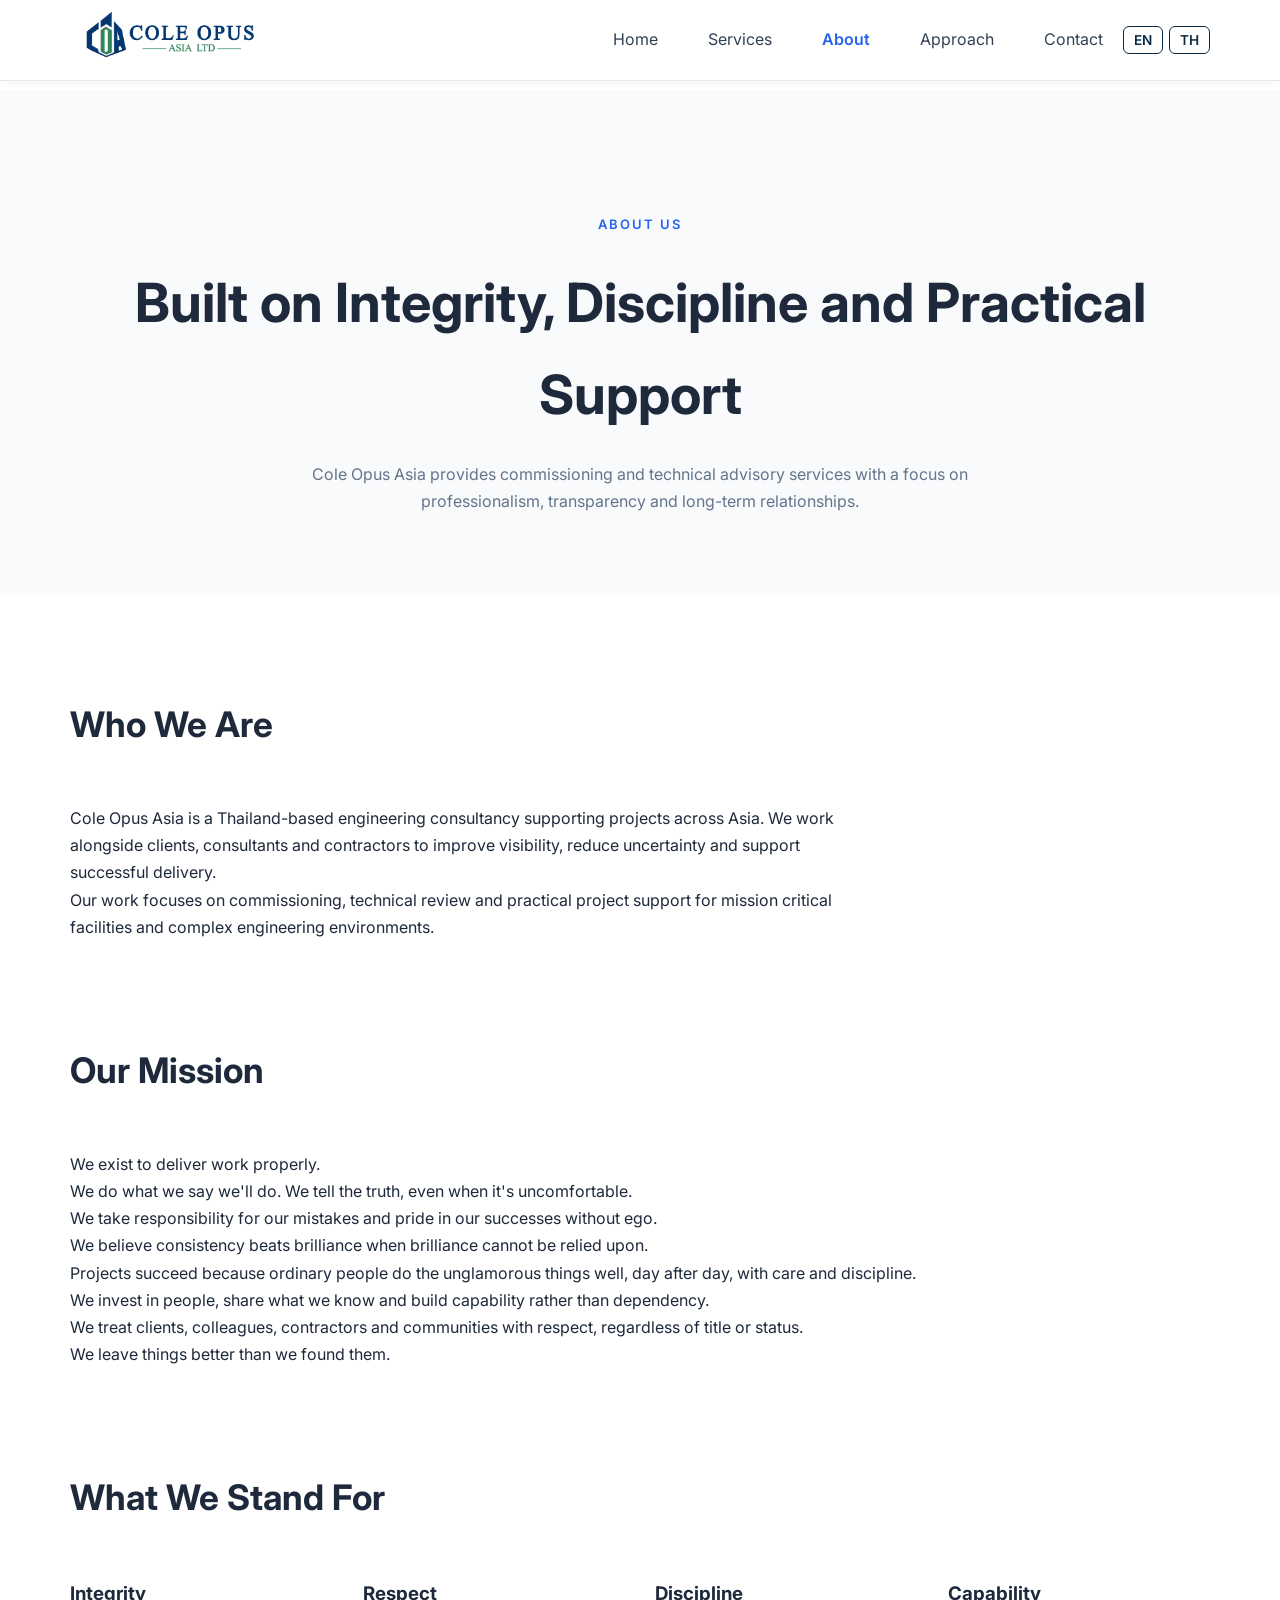
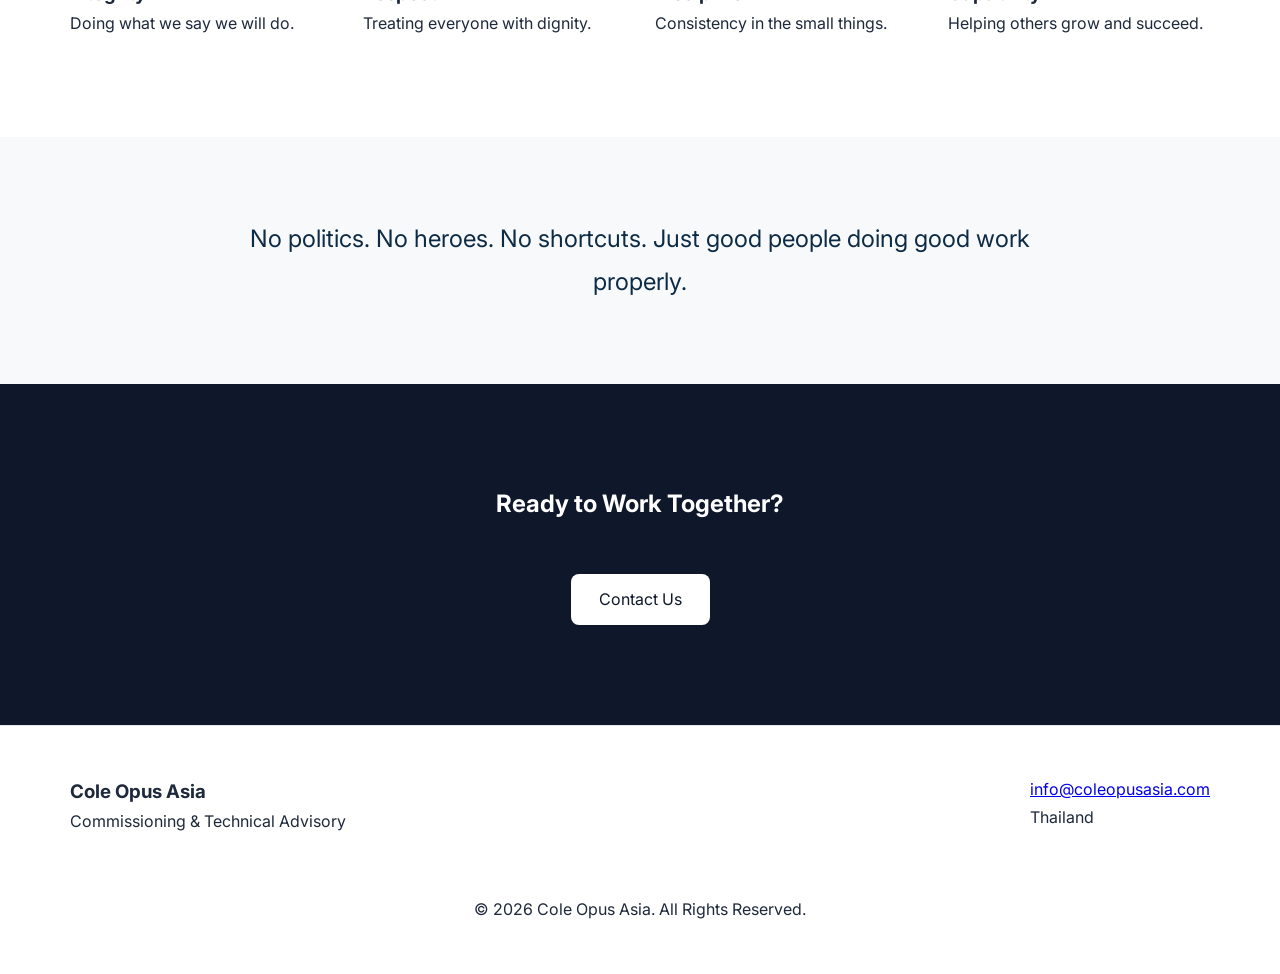
==== commit 56b53d98: "Update website" ====
--- a/about.html
+++ b/about.html
@@ -272,11 +272,6 @@
             </div>
             <div>
                 <p>
-                    <a href="tel:+66642258179">
-                        +66 64 225 8179
-                    </a>
-                </p>
-                <p>
                     <a href="mailto:info@coleopusasia.com">
                         info@coleopusasia.com
                     </a>
--- a/style.css
+++ b/style.css
@@ -16,7 +16,24 @@
     max-width:1140px;
     margin:auto;
 }
-
+header{
+    position: fixed;
+    top: 0;
+    left: 0;
+    width: 100%;
+    background: #ffffff;
+    z-index: 1000;
+    transition: transform 0.3s ease;
+    box-shadow: 0 2px 10px rgba(0,0,0,0.05);
+}
+
+header.hide{
+    transform: translateY(-100%);
+}
+
+body{
+    padding-top: 90px;
+}
 header{
     position:sticky;
     top:0;
@@ -24,7 +41,24 @@
     border-bottom:1px solid #e5e7eb;
     z-index:100;
 }
-
+.nav{
+    height: 80px;
+    display: flex;
+    justify-content: space-between;
+    align-items: center;
+}
+
+nav{
+    display: flex;
+    align-items: center;
+    margin-left: auto;
+}
+
+nav a{
+    text-decoration: none;
+    color: #334155;
+    margin-left: 30px;
+}
 .nav{
     height:80px;
     display:flex;
@@ -170,6 +204,17 @@
         gap:20px;
     }
 }
+/* Header*/
+header{
+    position: fixed;
+    top: 0;
+    left: 0;
+    width: 100;
+    background: #ffffff;
+    z-index: 1000;
+    transition: transform 0.3s ease;
+    box-shadow: 0 2px 10px rgba(0,0,0,0.05);
+}
 
 /*service page*/
 .page-hero{
@@ -229,11 +274,18 @@
     padding:120px 0;
 }
 
+.service-grid{
+    display:grid;
+    grid-template-columns:1fr;
+    gap: 24px;
+    margin-top:40px;
+}
+
 .benefits-grid{
     display:grid;
-    grid-template-columns:repeat(4,1fr);
-    gap:30px;
-    margin-top:60px;
+    grid-template-columns:1fr;
+    gap:24px;
+    margin-top:40px;
 }
 
 .benefits-grid h3{
@@ -244,6 +296,24 @@
     color:#2563eb;
     font-weight:600;
 }
+.service-list {
+    margin-top: 15px;
+    padding-left: 20px;
+    color: #475569;
+    line-height: 1.8;
+}
+
+.service-list li {
+    margin-bottom: 8px;
+}
+
+.service-content h4,
+.card h4 {
+    margin-top: 20px;
+    margin-bottom: 10px;
+    font-size: 16px;
+    font-weight: 600;
+}
 
 @media(max-width:768px){
 
@@ -262,7 +332,54 @@
     .service-number{
         font-size:32px;
     }
-}
+    .service-grid{
+        grid-template-columns:1fr;
+    }
+}
+
+@media (max-width: 768px) {
+    .service-grid {
+        grid-template-columns: 1fr;
+    }
+    }
+@media (max-width: 768px) {
+
+    .service-block{
+        grid-template-columns:1fr;
+    }
+
+    .benefits-grid{
+        grid-template-columns:1fr;
+    }
+
+    .page-hero h1{
+        font-size:36px;
+    }
+
+    .service-number{
+        font-size:32px;
+    }
+
+    .service-grid{
+        grid-template-columns:1fr;
+    }
+
+    .service-list{
+        padding-left:18px;
+        font-size:14px;
+        line-height:1.7;
+    }
+
+    .service-list li{
+        margin-bottom:6px;
+    }
+
+    .card h4,
+    .service-content h4{
+        font-size:15px;
+    }
+}
+
 
 /* Mission Statement */
 
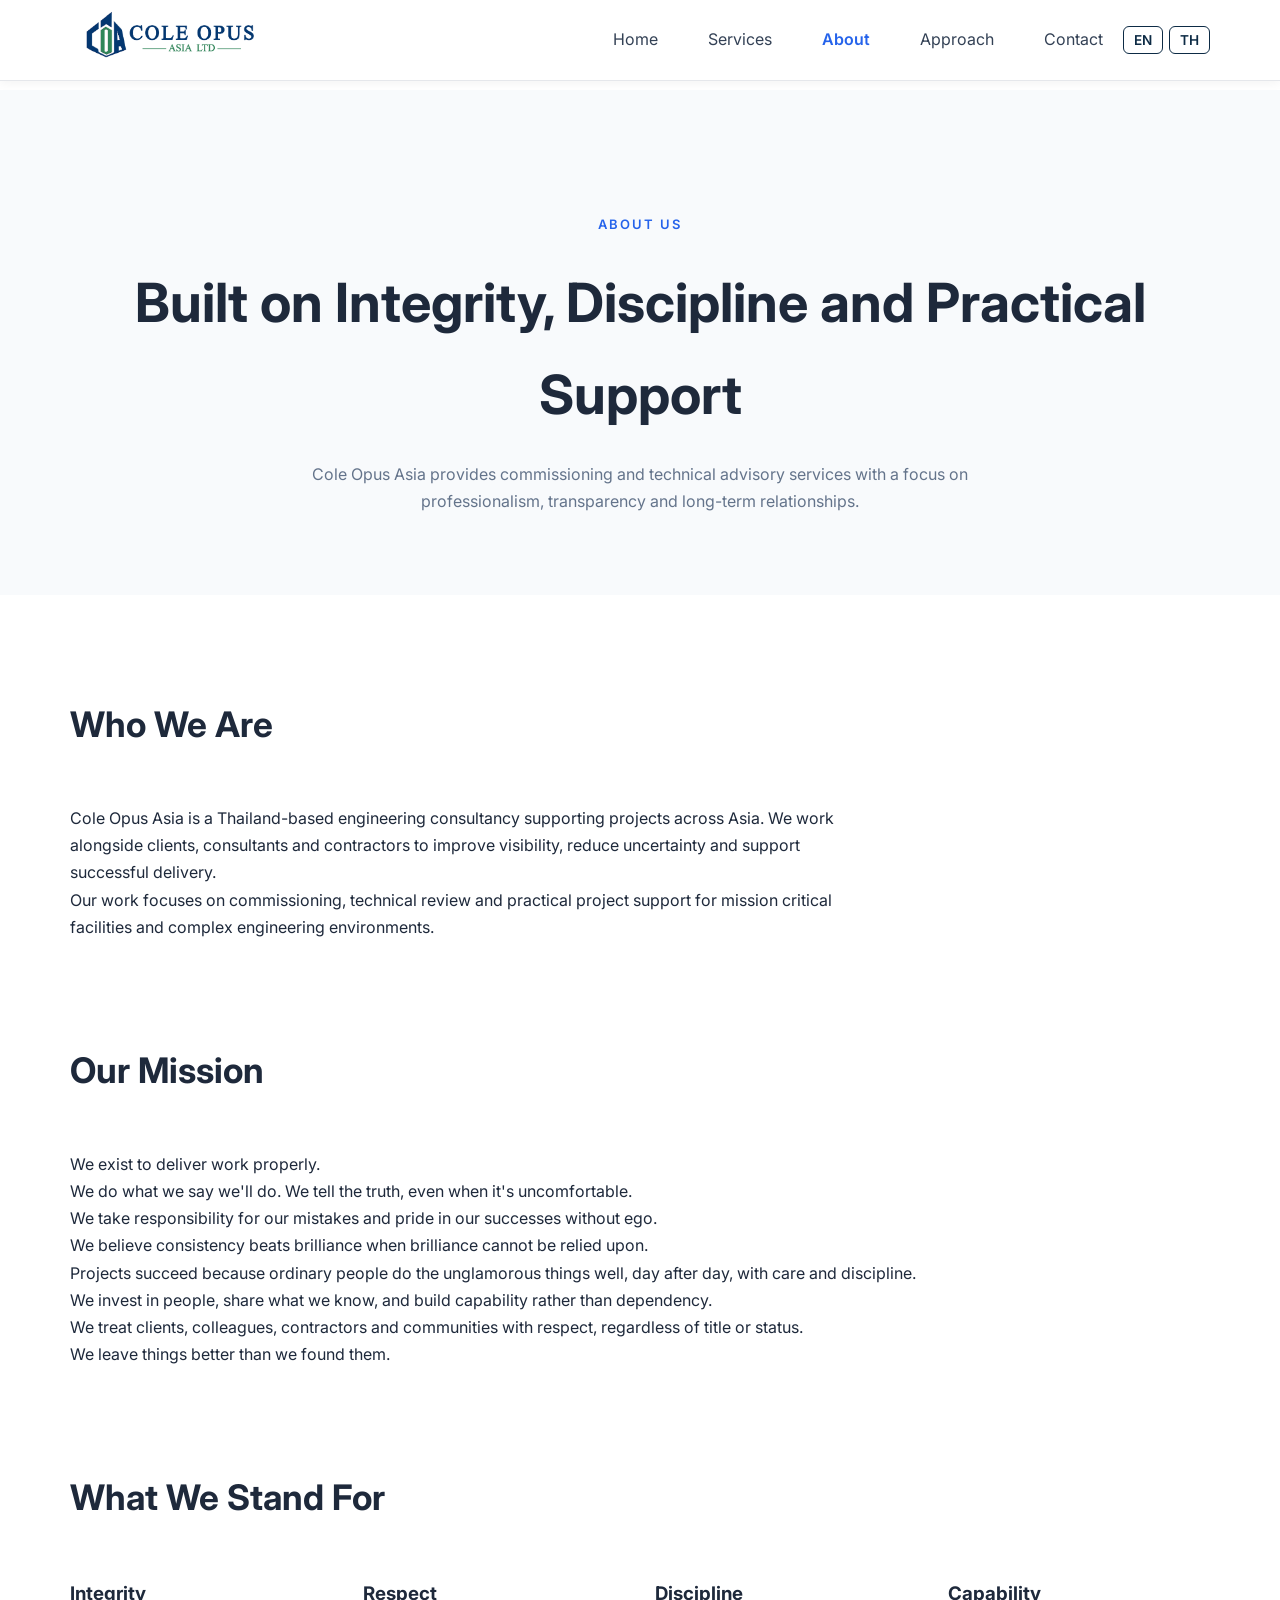
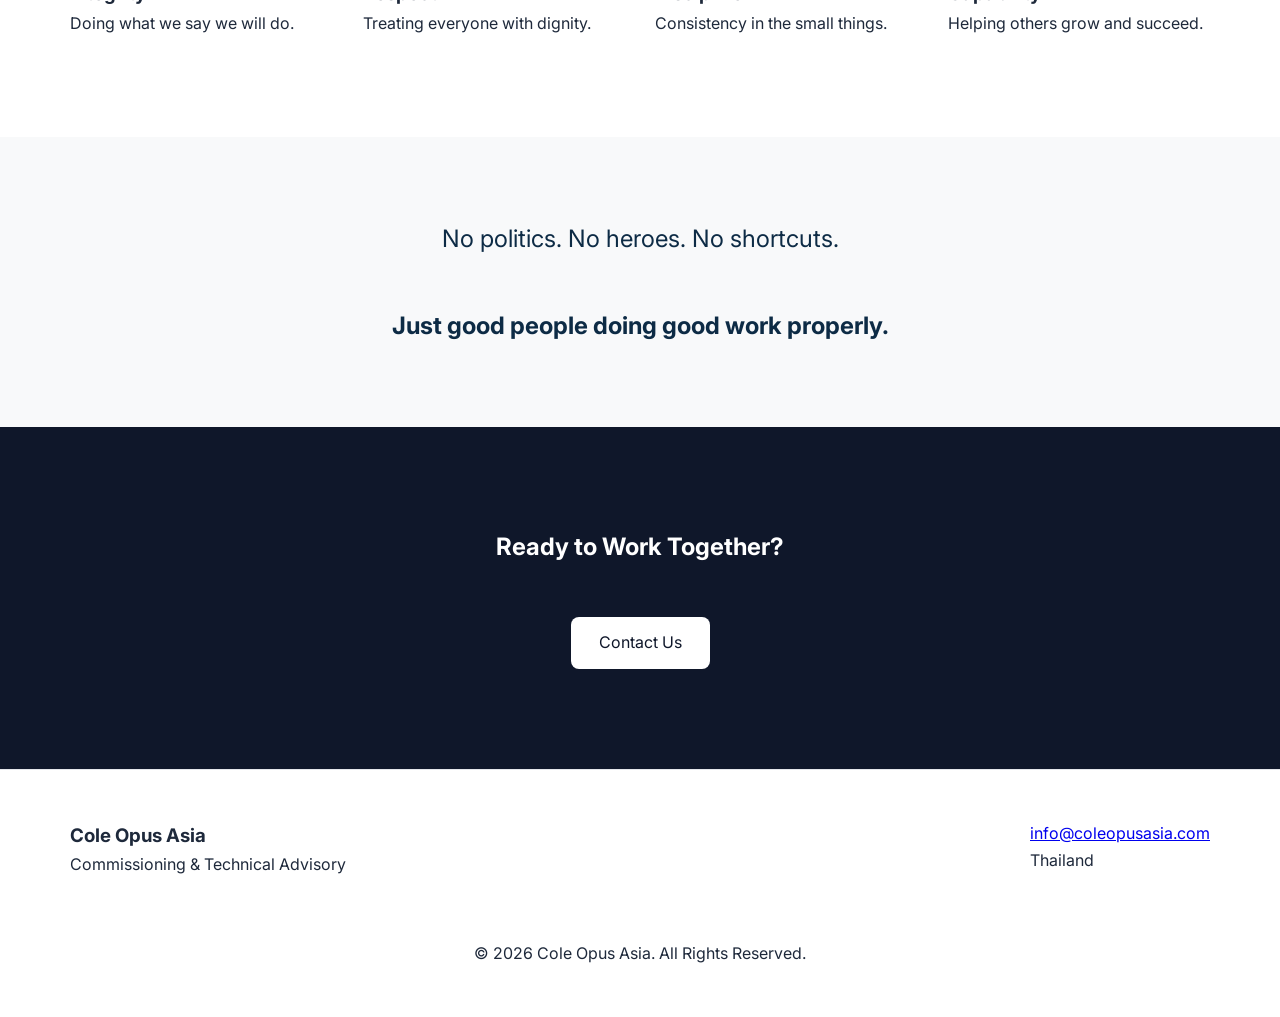
==== commit 01e69d18: "sync headervall pages" ====
--- a/about.html
+++ b/about.html
@@ -23,7 +23,8 @@
                          class="logo-img">
                 </a>
             </div>
-            <nav>
+            <div class="hamburger" onclick="toggleMenu()">
+            <nav id="nav-menu">
                 <a href="index.html"
                    data-en="Home"
                    data-th="หน้าแรก">
--- a/style.css
+++ b/style.css
@@ -204,12 +204,28 @@
         gap:20px;
     }
 }
+
+@media(max-width: 768px){
+    nav{
+        display:none;
+    }
+    nav.active{
+        display:flex;
+        flex-direction: column;
+        position: absolute;
+        top: 80px;
+        left: 0;
+        width: 100%;
+        background: white;
+        padding: 20px;
+    }
+}
 /* Header*/
 header{
     position: fixed;
     top: 0;
     left: 0;
-    width: 100;
+    width: 100%;
     background: #ffffff;
     z-index: 1000;
     transition: transform 0.3s ease;
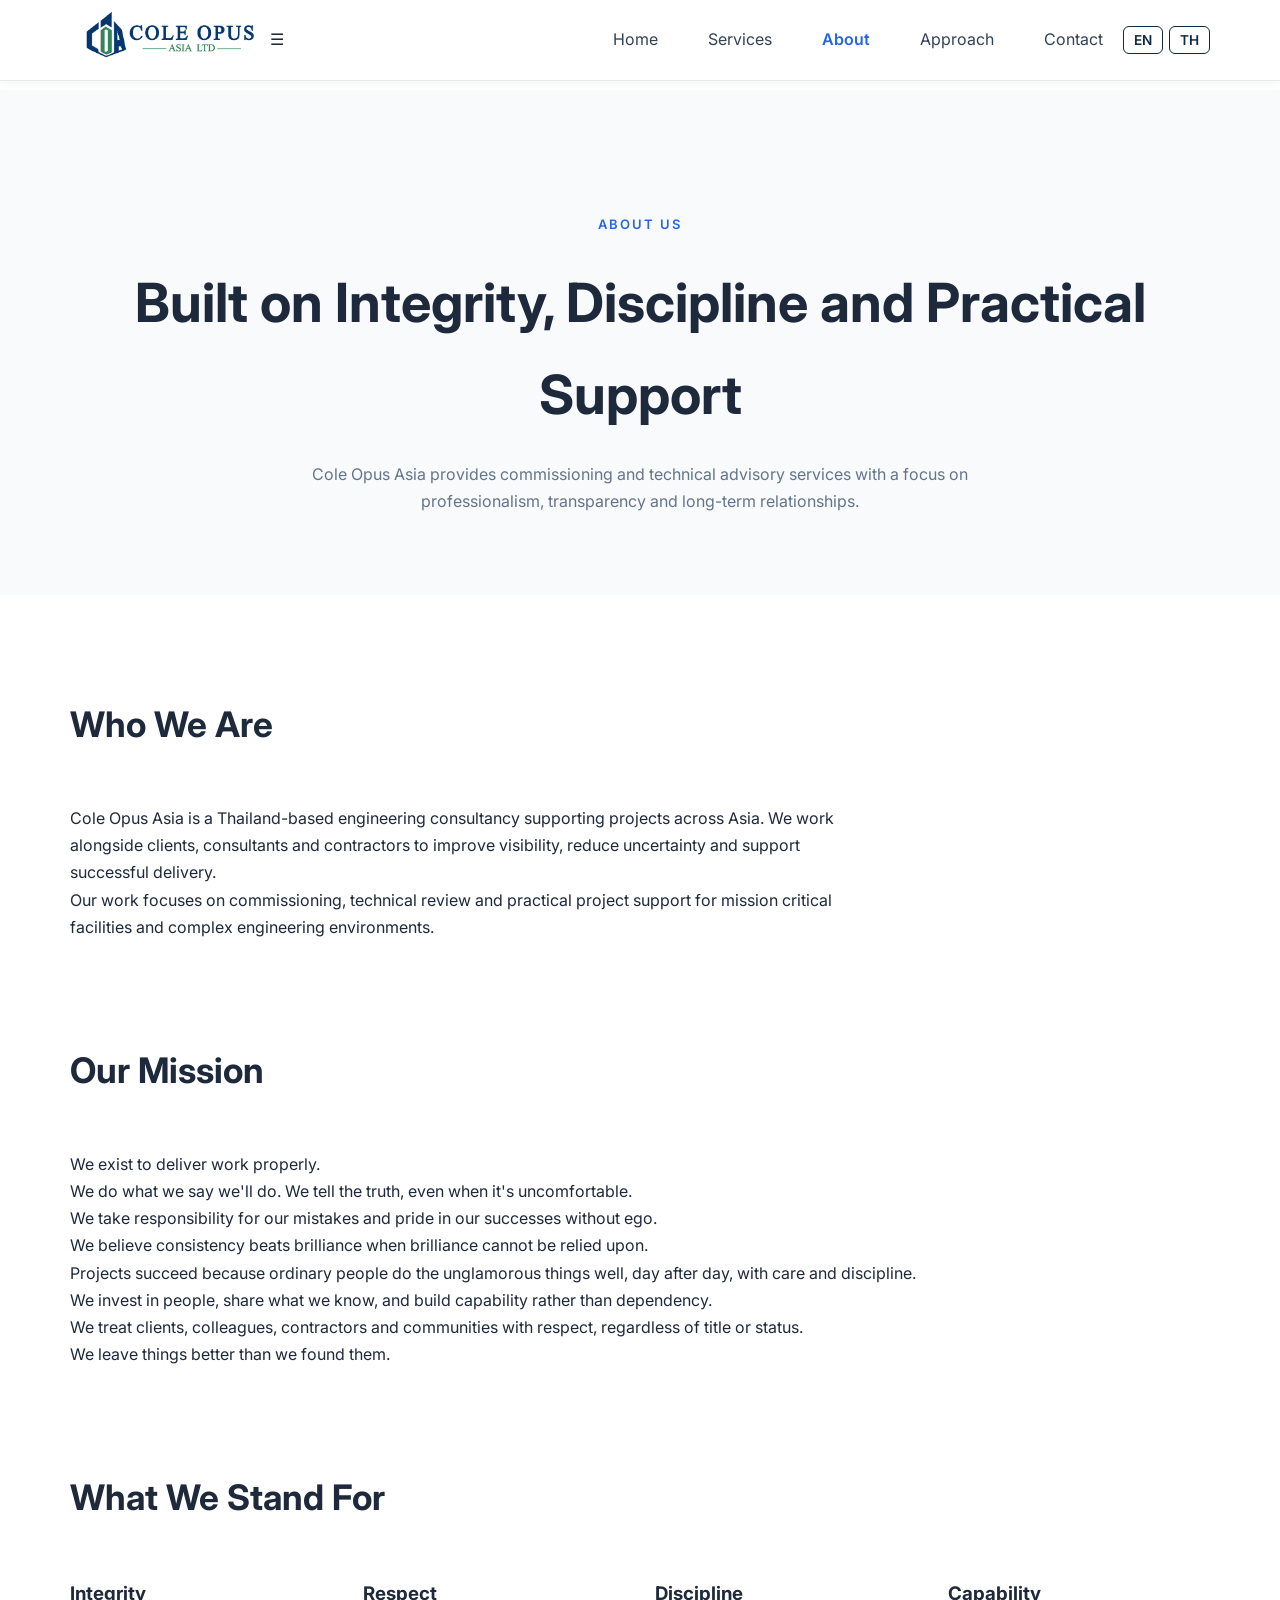
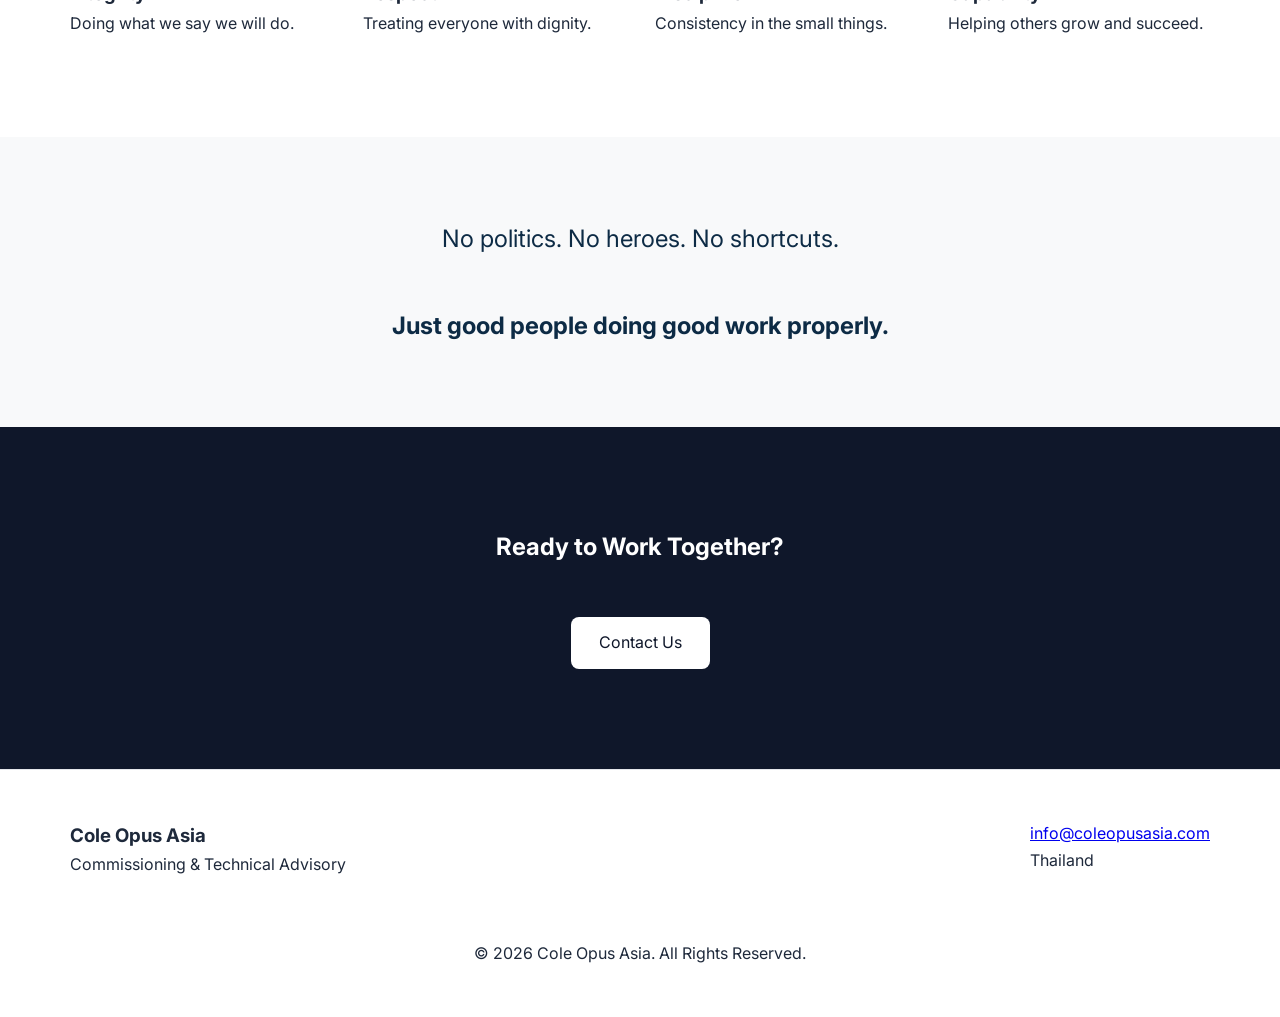
==== commit a21259a8: "fix hamburger all page" ====
--- a/about.html
+++ b/about.html
@@ -23,7 +23,7 @@
                          class="logo-img">
                 </a>
             </div>
-            <div class="hamburger" onclick="toggleMenu()">
+            <div class="hamburger" onclick="toggleMenu()">☰</div>
             <nav id="nav-menu">
                 <a href="index.html"
                    data-en="Home"
